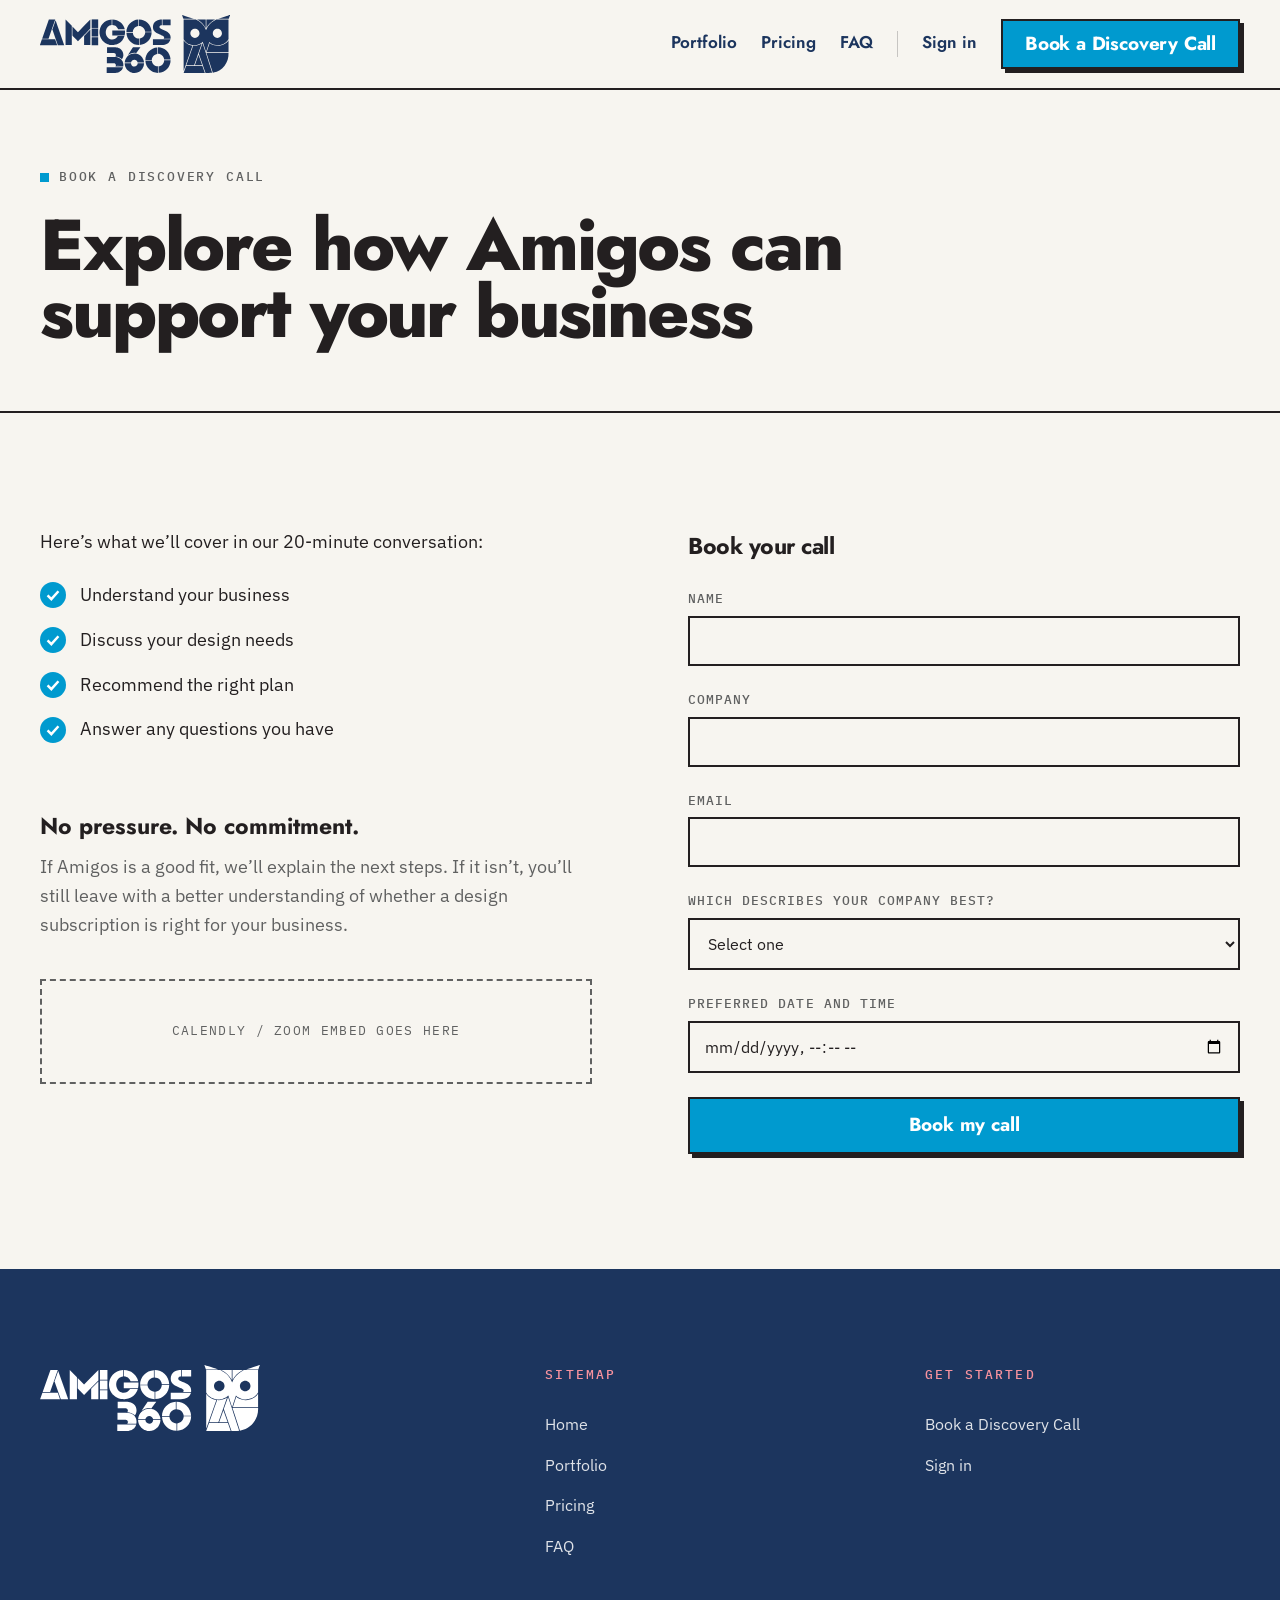
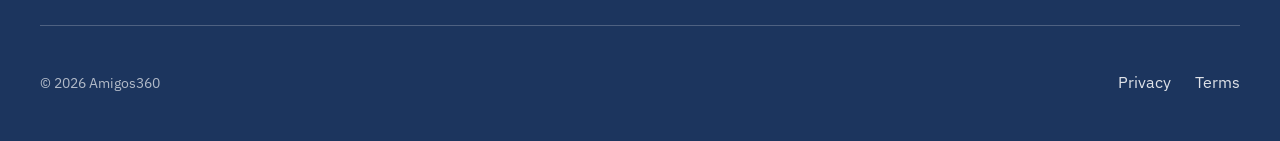
==== book-a-call.html @ 8d55f611 "Amigos360 static website mockup — six pages, Bauhaus photomontage Vanilla HTML/CSS/JS mockup, no bui" ====
<!DOCTYPE html>
<html lang="en-SG">
<head>
  <meta charset="UTF-8">
  <meta name="viewport" content="width=device-width, initial-scale=1">
  <title>Book a discovery call — Amigos360</title>
  <meta name="description" content="A no-obligation 20-minute call to see whether a design subscription fits your business.">

  <link rel="preconnect" href="https://fonts.googleapis.com">
  <link rel="preconnect" href="https://fonts.gstatic.com" crossorigin>
  <link href="https://fonts.googleapis.com/css2?family=IBM+Plex+Mono:wght@400;500&family=IBM+Plex+Sans:wght@400;500;600&family=Jost:wght@400;500;600;700;800&display=swap" rel="stylesheet">
  <link rel="stylesheet" href="css/styles.css">
  <link rel="icon" href="assets/amigos360-owl-cerulean.svg" type="image/svg+xml">

  <!-- Scroll-reveal only hides content once JS is confirmed running.
       Webflow does the same thing with its w-mod-js class. -->
  <script>document.documentElement.className += " js-on";</script>
</head>
<body>

  <a class="skip-link" href="#main">Skip to main content</a>

  <!-- ===== NAVBAR (shared component — identical markup on every page) ===== -->
  <header class="navbar">
    <div class="container">
      <div class="navbar-inner">
        <a class="navbar-brand" href="index.html" aria-label="Amigos360 home">
          <img class="navbar-logo" src="assets/amigos360-full-logo-deep-slate.svg" alt="Amigos360">
        </a>

        <button class="nav-toggle" type="button" aria-expanded="false" aria-controls="nav-menu" aria-label="Open menu">
          <span class="nav-toggle-bar"></span>
          <span class="nav-toggle-bar"></span>
          <span class="nav-toggle-bar"></span>
        </button>

        <nav class="nav-menu" id="nav-menu" aria-label="Main">
          <a class="nav-link" href="portfolio.html">Portfolio</a>
          <a class="nav-link" href="pricing.html">Pricing</a>
          <a class="nav-link" href="faq.html">FAQ</a>
          <span class="nav-divider" aria-hidden="true"></span>
          <a class="nav-link" href="sign-in.html">Sign in</a>
          <a class="btn btn-primary nav-cta" href="book-a-call.html">Book a Discovery Call</a>
        </nav>
      </div>
    </div>
  </header>

  <main id="main">
    <section class="section-page-head">
      <div class="container">
        <p class="eyebrow"><span class="eyebrow-marker" aria-hidden="true"></span>Book a discovery call</p>
        <h1 class="page-heading">Explore how Amigos can support your business</h1>
      </div>
    </section>

    <section class="section-booking">
      <div class="container">
        <div class="booking-inner">

          <div class="booking-content">
            <p class="booking-lead">Here&rsquo;s what we&rsquo;ll cover in our 20-minute conversation:</p>
            <ul class="check-list">
            <li class="check-item"><span class="check-mark" aria-hidden="true"></span>Understand your business</li>
            <li class="check-item"><span class="check-mark" aria-hidden="true"></span>Discuss your design needs</li>
            <li class="check-item"><span class="check-mark" aria-hidden="true"></span>Recommend the right plan</li>
            <li class="check-item"><span class="check-mark" aria-hidden="true"></span>Answer any questions you have</li>
            </ul>
            <p class="reassure-title">No pressure. No commitment.</p>
            <p class="reassure-body">If Amigos is a good fit, we&rsquo;ll explain the next steps. If it isn&rsquo;t, you&rsquo;ll still leave with a better understanding of whether a design subscription is right for your business.</p>

            <div class="embed-slot">
              <!-- TODO: Calendly embed -->
              Calendly / Zoom embed goes here
            </div>
          </div>

          <div class="booking-form-wrap">
            <form class="booking-form" novalidate>
              <h2 class="form-title">Book your call</h2>

              <div class="form-field">
                <label class="form-label" for="name">Name</label>
                <input class="form-input" type="text" id="name" name="name" required
                       autocomplete="name" aria-describedby="err-name">
                <p class="form-error" id="err-name" hidden>Enter your name.</p>
              </div>

              <div class="form-field">
                <label class="form-label" for="company">Company</label>
                <input class="form-input" type="text" id="company" name="company" required
                       autocomplete="organization" aria-describedby="err-company">
                <p class="form-error" id="err-company" hidden>Enter your company name.</p>
              </div>

              <div class="form-field">
                <label class="form-label" for="email">Email</label>
                <input class="form-input" type="email" id="email" name="email" required
                       autocomplete="email" aria-describedby="err-email">
                <p class="form-error" id="err-email" hidden>Enter a valid email address.</p>
              </div>

              <div class="form-field">
                <label class="form-label" for="company-type">Which describes your company best?</label>
                <select class="form-select" id="company-type" name="companyType" required
                        aria-describedby="err-company-type">
                  <option value="">Select one</option>
                  <option value="Start-up">Start-up</option>
                  <option value="SME">SME</option>
                  <option value="Agency">Agency</option>
                  <option value="Corporate">Corporate</option>
                </select>
                <p class="form-error" id="err-company-type" hidden>Choose the closest match.</p>
              </div>

              <div class="form-field">
                <label class="form-label" for="slot">Preferred date and time</label>
                <input class="form-input" type="datetime-local" id="slot" name="preferredSlot" required
                       aria-describedby="err-slot">
                <p class="form-error" id="err-slot" hidden>Pick a date and time.</p>
              </div>

              <button class="btn btn-primary btn-full" type="submit">Book my call</button>
            </form>

            <div class="form-success" tabindex="-1" hidden>
              <p class="form-success-title">Your call request is in.</p>
              <p>We&rsquo;ll confirm your slot by email. This is a mockup — no request was actually sent.</p>
            </div>
          </div>

        </div>
      </div>
    </section>
  </main>

  <!-- ===== FOOTER (shared component — identical markup on every page) ===== -->
  <footer class="footer">
    <div class="container">
      <div class="footer-inner">
        <div class="footer-brand">
          <img class="footer-logo" src="assets/amigos360-full-logo-reverse-white.svg" alt="Amigos360">
          <!-- TODO: optional one-line footer blurb — use .footer-blurb. Client copy required. -->
        </div>

        <div class="footer-col">
          <h2 class="footer-col-title">Sitemap</h2>
          <ul class="footer-list">
            <li><a class="footer-link" href="index.html">Home</a></li>
            <li><a class="footer-link" href="portfolio.html">Portfolio</a></li>
            <li><a class="footer-link" href="pricing.html">Pricing</a></li>
            <li><a class="footer-link" href="faq.html">FAQ</a></li>
          </ul>
        </div>

        <div class="footer-col">
          <h2 class="footer-col-title">Get started</h2>
          <ul class="footer-list">
            <li><a class="footer-link" href="book-a-call.html">Book a Discovery Call</a></li>
            <li><a class="footer-link" href="sign-in.html">Sign in</a></li>
          </ul>
        </div>
      </div>

      <div class="footer-base">
        <p class="footer-copy">© 2026 Amigos360</p>
        <!-- TODO: legal pages not in scope — links point nowhere until pages exist. -->
        <div class="footer-legal">
          <a class="footer-link" href="#">Privacy</a>
          <a class="footer-link" href="#">Terms</a>
        </div>
      </div>
    </div>
  </footer>

  <script src="js/main.js"></script>
</body>
</html>
---- css/styles.css ----
/* =========================================================================
   AMIGOS360 — styles.css
   Bauhaus-derived design system. Vanilla CSS, desktop-first.
   Breakpoints match Webflow defaults: 1280 / 992 / 768 / 480.
   Style via classes only. Max 2 levels of descendant selectors.
   ========================================================================= */

/* ===== TOKENS ===== */
:root {
  /* Brand colour — sampled from the supplied logo SVGs, not approximated */
  --cerulean:    #009ACF;   /* logo .cls-1 / .cls-7 */
  --deep-slate:  #1C355E;   /* logo .cls-2 / .cls-3 */
  --blush:       #F7929E;   /* logo .cls-6 */
  --ink:         #231F20;   /* logo .cls-5 — body text + hard print shadow */
  --grey:        #606161;   /* logo .cls-1 (colour variant) — muted text, 5.7:1 on paper */
  --paper:       #F7F5F0;   /* off-white ground */
  --white:       #FFFFFF;

  /* Tints used only as flat fills, never behind text */
  --cerulean-wash: #E5F4FA;
  --blush-wash:    #FDEBED;

  /* Type */
  --font-display: "Jost", "Century Gothic", "Futura", sans-serif;
  /* IBM Plex Sans, not Inter. Plex Sans and Plex Mono are one superfamily drawn
     together, so the body text and the micro-labels share skeletons — the same
     pairing the Halden Miller reference uses. It is also a closer stand-in for
     the real brand face (Helvetica Now Text) than Inter, which reads as generic
     product-UI and turns up on every third site. */
  --font-body:    "IBM Plex Sans", "Helvetica Neue", Arial, sans-serif;
  /* Utility face for every micro-label: eyebrows, placeholder captions, footer
     column titles. Borrowed from the Halden Miller reference, which sets all its
     small labels in IBM Plex Mono. A technical/stencil annotation face is also
     period-correct for Bauhaus, so it costs the direction nothing. */
  --font-mono:    "IBM Plex Mono", ui-monospace, SFMono-Regular, Menlo, monospace;

  --fs-h1:      clamp(3rem, 7vw, 6rem);
  --fs-h2:      clamp(2.125rem, 4.2vw, 3rem);
  --fs-h3:      clamp(1.25rem, 1.8vw, 1.5rem);
  --fs-body:    1.125rem;
  --fs-body-sm: 1rem;
  --fs-label:   0.8125rem;
  --fs-numeral: clamp(4rem, 8vw, 7.5rem);

  --lh-tight: 0.94;
  --lh-snug:  1.12;
  --lh-body:  1.6;

  /* Spacing */
  --s-xs:  8px;
  --s-sm:  16px;
  --s-md:  24px;
  --s-lg:  40px;
  --s-xl:  64px;
  --s-2xl: 96px;
  --s-3xl: 128px;

  --section-py: clamp(64px, 9vw, 128px);
  --container-max: 1280px;
  --container-pad: clamp(20px, 5vw, 40px);

  /* Structure — Bauhaus keeps its construction visible */
  --rule: 1px solid rgba(35, 31, 32, 0.16);
  --rule-strong: 2px solid var(--ink);
  --border-w: 2px;
  --print-shadow: 4px 4px 0 var(--ink);
  --print-shadow-sm: 3px 3px 0 var(--ink);

  --ease: cubic-bezier(0.2, 0.7, 0.3, 1);
}

/* ===== RESET & BASE ===== */
*,
*::before,
*::after { box-sizing: border-box; }

html { -webkit-text-size-adjust: 100%; scroll-behavior: smooth; }

body {
  margin: 0;
  background-color: var(--paper);
  color: var(--ink);
  font-family: var(--font-body);
  font-size: var(--fs-body);
  line-height: var(--lh-body);
  -webkit-font-smoothing: antialiased;
}

img { max-width: 100%; height: auto; display: block; border: 0; }

h1, h2, h3, h4 {
  margin: 0;
  font-family: var(--font-display);
  font-weight: 700;
  letter-spacing: -0.02em;
}

p { margin: 0; }

ul { margin: 0; padding: 0; list-style: none; }

a { color: inherit; text-decoration: none; }

button { font: inherit; color: inherit; background: none; border: 0; cursor: pointer; }

/* Visible focus on every interactive element — Bauhaus-appropriate hard ring */
a:focus-visible,
button:focus-visible,
input:focus-visible,
select:focus-visible,
summary:focus-visible {
  outline: 3px solid var(--cerulean);
  outline-offset: 3px;
}

.skip-link {
  position: absolute;
  left: -9999px;
  top: 0;
  z-index: 999;
  padding: 12px 20px;
  background-color: var(--deep-slate);
  color: var(--white);
  font-family: var(--font-display);
  font-weight: 700;
}
.skip-link:focus { left: 0; }

/* ===== LAYOUT ===== */
.container {
  width: 100%;
  max-width: var(--container-max);
  margin: 0 auto;
  padding-inline: var(--container-pad);
}

/* ===== TYPOGRAPHY UTILITIES ===== */
/* Section eyebrow. Mono label + a square marker — the reference uses a rounded
   pill here, which would fight this system's zero-radius rule, so the chip
   becomes a geometric primitive instead. */
.eyebrow {
  display: flex;
  align-items: center;
  gap: 10px;
  font-family: var(--font-mono);
  font-size: var(--fs-label);
  font-weight: 500;
  letter-spacing: 0.14em;
  text-transform: uppercase;
  color: var(--grey);
  margin-bottom: var(--s-md);
}

.eyebrow-marker {
  flex-shrink: 0;
  width: 9px;
  height: 9px;
  background-color: var(--cerulean);
}

.eyebrow-light { color: rgba(255, 255, 255, 0.78); }
.eyebrow-marker-blush { background-color: var(--blush); }

.section-heading {
  font-size: var(--fs-h2);
  line-height: var(--lh-snug);
  max-width: 20ch;
}

.section-heading-wide { max-width: 26ch; }

.section-intro {
  font-size: var(--fs-body);
  color: var(--grey);
  max-width: 54ch;
  margin-top: var(--s-md);
}

.text-light { color: var(--white); }

/* ===== BUTTONS =====
   Cerulean + white measures 3.22:1, which clears WCAG AA for LARGE text only.
   Every cerulean button is therefore locked to 700 weight at 19px minimum,
   plus a hard ink border that carries the edge. Never shrink these below 19px. */
.btn {
  display: inline-flex;
  align-items: center;
  justify-content: center;
  gap: var(--s-xs);
  padding: 16px 28px;
  border: var(--border-w) solid var(--ink);
  border-radius: 0;
  font-family: var(--font-display);
  font-size: 1.1875rem;   /* 19px — AA large-text threshold at 700 */
  font-weight: 700;
  line-height: 1.1;
  letter-spacing: -0.01em;
  text-align: center;
  transition: transform 0.18s var(--ease), box-shadow 0.18s var(--ease),
              background-color 0.18s var(--ease);
}

.btn-primary {
  background-color: var(--cerulean);
  color: var(--white);
  box-shadow: var(--print-shadow);
}
.btn-primary:hover { transform: translate(-2px, -2px); box-shadow: 6px 6px 0 var(--ink); }
.btn-primary:active { transform: translate(2px, 2px); box-shadow: 1px 1px 0 var(--ink); }

.btn-slate {
  background-color: var(--deep-slate);
  color: var(--white);
  box-shadow: var(--print-shadow);
}
.btn-slate:hover { transform: translate(-2px, -2px); box-shadow: 6px 6px 0 var(--ink); }
.btn-slate:active { transform: translate(2px, 2px); box-shadow: 1px 1px 0 var(--ink); }

.btn-paper {
  background-color: var(--paper);
  color: var(--ink);
  box-shadow: 4px 4px 0 var(--blush);
}
.btn-paper:hover { transform: translate(-2px, -2px); box-shadow: 6px 6px 0 var(--blush); }
.btn-paper:active { transform: translate(2px, 2px); box-shadow: 1px 1px 0 var(--blush); }

.btn-full { width: 100%; }

/* ===== NAVBAR ===== */
.navbar {
  position: sticky;
  top: 0;
  z-index: 100;
  background-color: var(--paper);
  border-bottom: var(--rule-strong);
}

.navbar-inner {
  display: flex;
  align-items: center;
  justify-content: space-between;
  gap: var(--s-lg);
  min-height: 88px;
  padding-block: 14px;
}

.navbar-brand { display: block; flex-shrink: 0; }

.navbar-logo { width: 190px; height: auto; }

.nav-menu {
  display: flex;
  align-items: center;
  gap: var(--s-lg);
}

.nav-link {
  font-family: var(--font-display);
  font-size: 1.0625rem;
  font-weight: 600;
  color: var(--deep-slate);
  padding-block: 6px;
  border-bottom: 2px solid transparent;
  transition: border-color 0.18s var(--ease);
}
.nav-link:hover { border-bottom-color: var(--cerulean); }

.nav-link-current { border-bottom-color: var(--cerulean); }

.nav-divider {
  width: 1px;
  height: 26px;
  background-color: rgba(35, 31, 32, 0.22);
}

.nav-cta { padding: 13px 22px; }

.nav-toggle {
  display: none;
  flex-direction: column;
  justify-content: center;
  gap: 5px;
  width: 48px;
  height: 48px;
  padding: 0 10px;
  border: var(--border-w) solid var(--ink);
  background-color: var(--white);
}

.nav-toggle-bar {
  display: block;
  height: 2px;
  width: 100%;
  background-color: var(--ink);
  transition: transform 0.2s var(--ease), opacity 0.2s var(--ease);
}

/* ===== FOOTER ===== */
.footer {
  background-color: var(--deep-slate);
  color: var(--white);
  padding-top: var(--s-2xl);
  padding-bottom: var(--s-lg);
}

.footer-inner {
  display: grid;
  grid-template-columns: 1.4fr 1fr 1fr;
  gap: var(--s-xl);
  padding-bottom: var(--s-xl);
  border-bottom: 1px solid rgba(255, 255, 255, 0.22);
}

.footer-logo { width: 220px; margin-bottom: var(--s-md); }

.footer-blurb {
  font-size: var(--fs-body-sm);
  color: rgba(255, 255, 255, 0.72);
  max-width: 34ch;
}

.footer-col-title {
  font-family: var(--font-mono);
  font-size: var(--fs-label);
  font-weight: 500;
  letter-spacing: 0.16em;
  text-transform: uppercase;
  color: var(--blush);
  margin-bottom: var(--s-md);
}

.footer-list { display: flex; flex-direction: column; gap: 12px; }

.footer-link {
  font-size: var(--fs-body-sm);
  color: rgba(255, 255, 255, 0.86);
  border-bottom: 1px solid transparent;
  align-self: flex-start;
  padding-block: 4px;   /* lifts the hit area to 29px — WCAG 2.5.8 wants 24px+ */
}
.footer-link:hover { border-bottom-color: var(--blush); color: var(--white); }

.footer-base {
  display: flex;
  align-items: center;
  justify-content: space-between;
  gap: var(--s-md);
  padding-top: var(--s-lg);
  font-size: 0.875rem;
  color: rgba(255, 255, 255, 0.66);
}

.footer-legal { display: flex; gap: var(--s-md); }

/* ===== CTA BAND (shared component) ===== */
.section-cta {
  background-color: var(--deep-slate);
  color: var(--white);
  padding-block: var(--section-py);
  overflow: hidden;
}

.cta-inner {
  display: grid;
  grid-template-columns: 1.35fr 1fr;
  align-items: center;
  gap: var(--s-2xl);
  position: relative;
}

.cta-heading {
  font-size: var(--fs-h2);
  line-height: var(--lh-snug);
  max-width: 16ch;
}

.cta-sub {
  margin-top: var(--s-md);
  font-size: var(--fs-body);
  color: rgba(255, 255, 255, 0.78);
  max-width: 46ch;
}

.cta-actions { margin-top: var(--s-lg); }

/* The 360 motif again — a full dial, closing the loop the page opened with.
   Deliberately no owl here: it collided with the dial's white quadrant, and the
   dial alone is the stronger closing mark. */
/* justify-self, not margin-left:auto — auto margins cancel a grid item's
   stretch, which collapsed this box to 0x0 and took the dial with it. */
.cta-figure {
  position: relative;
  justify-self: end;
  width: 100%;
  max-width: 320px;
  aspect-ratio: 1;
}

.cta-dial {
  position: absolute;
  inset: 0;
  border-radius: 50%;
  border: var(--border-w) solid var(--white);
  background-image: conic-gradient(
    var(--cerulean) 0deg 90deg,
    var(--blush) 90deg 180deg,
    transparent 180deg 270deg,
    var(--white) 270deg 360deg
  );
}

/* Photographic counterpart, offset behind the flat dial — the same montage
   pairing as the hero, reversed so the page closes on the photo, not the shape. */
.cta-photo {
  position: absolute;
  left: -22%;
  bottom: -10%;
  width: 62%;
  aspect-ratio: 1;
  border: var(--border-w) solid var(--white);
  z-index: 2;
}

/* ===== PHOTOMONTAGE =====
   Bauhaus/Constructivist duotone: a grayscale plate printed in two inks, cut
   into a geometric shape and overlapped with flat colour. Three stacked layers:

     1. container background = the SHADOW ink
     2. the grayscale image, mix-blend-mode: screen → shadows take the container ink
     3. .photo-tint overlay,  mix-blend-mode: multiply → highlights take the second ink

   Webflow rebuild: Effects panel → Filter (grayscale) on the image, Blending on
   both the image and the tint div. No custom code needed. */
.photo {
  position: relative;
  overflow: hidden;
  background-color: var(--deep-slate);
  isolation: isolate;          /* keeps the blend from reaching the page behind */
}

.photo-img {
  display: block;
  width: 100%;
  height: 100%;
  object-fit: cover;
  filter: grayscale(1) contrast(1.12);
  mix-blend-mode: screen;
}

.photo-tint {
  position: absolute;
  inset: 0;
  mix-blend-mode: multiply;
  pointer-events: none;
}

/* Ink pairs. Container = shadow ink, .photo-tint = highlight ink.
   Final shadows land on shadow x highlight, final highlights on the highlight
   ink alone — so the HIGHLIGHT ink must be light or the image goes muddy.
   Cerulean is a mid-tone and caps brightness, so it is only ever a shadow ink. */
.photo-duo-cerulean { background-color: var(--cerulean); }
.photo-duo-cerulean .photo-tint { background-color: var(--paper); }

.photo-duo-blush { background-color: var(--deep-slate); }
.photo-duo-blush .photo-tint { background-color: var(--blush); }

.photo-duo-slate { background-color: var(--ink); }
.photo-duo-slate .photo-tint { background-color: var(--cerulean-wash); }

/* Straight grayscale, no second ink — for the client logo wall */
.photo-mono .photo-img { mix-blend-mode: normal; }
.photo-mono .photo-tint { display: none; }

/* Geometric cuts. The shape is the montage. */
.photo-circle  { border-radius: 50%; aspect-ratio: 1; }
.photo-arch    { border-radius: 999px 999px 0 0; }
.photo-quarter { border-radius: 100% 0 0 0; }
.photo-square  { border-radius: 0; }

.photo-caption {
  position: absolute;
  left: var(--s-md);
  bottom: var(--s-md);
  z-index: 2;
  font-family: var(--font-mono);
  font-size: var(--fs-label);
  font-weight: 500;
  letter-spacing: 0.1em;
  text-transform: uppercase;
  color: var(--white);
}

/* ===== PLACEHOLDER MEDIA (reusable) ===== */
.placeholder-media {
  display: flex;
  align-items: flex-end;
  padding: var(--s-md);
  border: var(--border-w) solid var(--ink);
  background-color: var(--cerulean-wash);
  color: var(--ink);
  overflow: hidden;
}

.placeholder-label {
  font-family: var(--font-mono);
  font-size: var(--fs-label);
  font-weight: 500;
  letter-spacing: 0.08em;
  text-transform: uppercase;
  line-height: 1.3;
}

.placeholder-1x1  { aspect-ratio: 1 / 1; }
.placeholder-4x5  { aspect-ratio: 4 / 5; }
.placeholder-16x9 { aspect-ratio: 16 / 9; }

/* Ink, not white. White on cerulean is 3.22:1 — fine for a 24px+ bold service
   label, but these captions are 13px, which needs 4.5:1. Ink gives 5.07:1. */
.placeholder-cerulean { background-color: var(--cerulean); color: var(--ink); }
.placeholder-slate    { background-color: var(--deep-slate); color: var(--white); }
.placeholder-blush    { background-color: var(--blush); color: var(--ink); }
.placeholder-paper    { background-color: var(--paper); color: var(--ink); }
.placeholder-white    { background-color: var(--white); color: var(--ink); }

/* ===== HERO ===== */
.section-hero {
  padding-block: clamp(56px, 7vw, 104px) clamp(64px, 9vw, 120px);
  border-bottom: var(--rule-strong);
  overflow: hidden;
}

.hero-inner {
  display: grid;
  grid-template-columns: 7fr 5fr;   /* asymmetric: type block ~58% */
  align-items: center;
  gap: var(--s-2xl);
}

.hero-heading {
  font-size: var(--fs-h1);
  font-weight: 800;
  line-height: var(--lh-tight);
  letter-spacing: -0.035em;
  max-width: 14ch;
}

.hero-rule {
  width: 96px;
  height: 6px;
  background-color: var(--blush);
  margin-block: var(--s-lg) var(--s-md);
}

.hero-sub {
  font-size: clamp(1.125rem, 1.5vw, 1.3125rem);
  color: var(--grey);
  max-width: 46ch;
}

.hero-actions {
  display: flex;
  flex-wrap: wrap;
  gap: var(--s-md);
  margin-top: var(--s-xl);
}

/* Hero composition — the signature 360 dial */
.hero-figure {
  position: relative;
  aspect-ratio: 1;
  width: 100%;
}

/* Width + aspect-ratio, never four unequal insets — insets made this an ellipse. */
.hero-dial {
  position: absolute;
  top: 4%;
  left: 4%;
  width: 82%;
  aspect-ratio: 1;
  border-radius: 50%;
  border: var(--border-w) solid var(--ink);
  background-image: conic-gradient(
    var(--cerulean)   0deg  90deg,
    var(--deep-slate) 90deg 180deg,
    var(--blush)      180deg 270deg,
    var(--paper)      270deg 360deg
  );
}

/* The montage element: a duotone photo cut to an arch, overlapping the dial.
   Arch, circle, triangle — three primitives, one of them photographic. */
.hero-photo {
  position: absolute;
  left: -6%;
  bottom: -4%;
  width: 42%;
  aspect-ratio: 3 / 4;
  border: var(--border-w) solid var(--ink);
  z-index: 2;
}

.hero-triangle {
  position: absolute;
  right: 12%;
  top: 4%;
  width: 0;
  height: 0;
  border-left: 46px solid transparent;
  border-right: 46px solid transparent;
  border-bottom: 80px solid var(--deep-slate);
}

/* Owl at low emphasis, bleeding off the hero's right edge (clipped by
   .section-hero overflow). Flat pale tint rather than opacity — Bauhaus
   colour blocking stays honest, and it never competes with the dial. */
.hero-owl {
  position: absolute;
  right: -26%;
  bottom: -6%;
  width: 76%;
}

/* ===== SOCIAL PROOF ===== */
.section-proof {
  padding-block: var(--section-py);
  border-bottom: var(--rule-strong);
}

.proof-head { margin-bottom: var(--s-xl); }

/* The grid is the graphic: hairline rules do the work, no boxes */
.proof-grid {
  display: grid;
  grid-template-columns: repeat(5, 1fr);
  border-top: var(--rule);
  border-left: var(--rule);
}

.proof-cell {
  display: flex;
  align-items: center;
  justify-content: center;
  min-height: 128px;
  padding: var(--s-md);
  border-right: var(--rule);
  border-bottom: var(--rule);
}

.proof-slot {
  font-family: var(--font-mono);
  font-size: var(--fs-label);
  font-weight: 500;
  letter-spacing: 0.14em;
  text-transform: uppercase;
  color: var(--grey);
  opacity: 0.75;
}

/* ===== SERVICES ===== */
.section-services {
  padding-block: var(--section-py);
  border-bottom: var(--rule-strong);
}

.services-head { margin-bottom: var(--s-xl); }

.services-grid {
  display: grid;
  grid-template-columns: repeat(4, 1fr);
  gap: var(--s-md);
}

.service-tile {
  display: flex;
  flex-direction: column;
  justify-content: space-between;
  gap: var(--s-2xl);
  min-height: 232px;
  padding: var(--s-md);
  border: var(--border-w) solid var(--ink);
  background-color: var(--white);
}

.service-tile-cerulean { background-color: var(--cerulean); color: var(--white); }
.service-tile-slate    { background-color: var(--deep-slate); color: var(--white); }
.service-tile-blush    { background-color: var(--blush); color: var(--ink); }

.service-label {
  font-size: var(--fs-h3);
  font-weight: 700;
  line-height: var(--lh-snug);
}

/* Geometric icons — pure CSS primitives, one per service */
.service-icon {
  width: 46px;
  height: 46px;
  background-color: var(--ink);
}
.service-icon-circle    { border-radius: 50%; }
.service-icon-diamond   { transform: rotate(45deg); width: 36px; height: 36px; margin: 5px; }
.service-icon-wide      { height: 30px; margin-block: 8px; }
.service-icon-tall      { width: 32px; }
.service-icon-triangle  {
  width: 0; height: 0; background-color: transparent;
  border-left: 25px solid transparent;
  border-right: 25px solid transparent;
  border-bottom: 44px solid var(--ink);
}
.service-icon-semi      { height: 24px; border-radius: 46px 46px 0 0; margin-top: 22px; }
.service-icon-quarter   { border-radius: 100% 0 0 0; }
.service-icon-dots      {
  background-color: transparent;
  background-image: radial-gradient(var(--ink) 42%, transparent 44%);
  background-size: 15.33px 15.33px;
}

/* Icon colour follows tile contrast */
.service-tile-cerulean .service-icon,
.service-tile-slate .service-icon { background-color: var(--white); }
.service-tile-cerulean .service-icon-triangle,
.service-tile-slate .service-icon-triangle {
  background-color: transparent;
  border-bottom-color: var(--white);
}
.service-tile-cerulean .service-icon-dots,
.service-tile-slate .service-icon-dots {
  background-color: transparent;
  background-image: radial-gradient(var(--white) 42%, transparent 44%);
}

/* ===== PROCESS =====
   Four steps, each closing another 90° of the dial. Step 4 completes 360°.
   The numbering is load-bearing here: the plan really is a sequence. */
.section-process {
  padding-block: var(--section-py);
  background-color: var(--white);
  border-bottom: var(--rule-strong);
}

.process-head { margin-bottom: var(--s-xl); }

.process-grid {
  display: grid;
  grid-template-columns: repeat(4, 1fr);
  gap: 0;
  border-left: var(--rule-strong);
  border-bottom: var(--rule-strong);   /* closes the box; open rules read as broken */
}

.process-step {
  display: flex;
  flex-direction: column;
  padding: var(--s-lg) var(--s-md) var(--s-lg);
  border-right: var(--rule-strong);
  border-top: var(--rule-strong);
}

.step-topline {
  display: flex;
  align-items: center;
  justify-content: space-between;
  gap: var(--s-sm);
  margin-bottom: var(--s-lg);
}

.step-numeral {
  font-family: var(--font-display);
  font-size: var(--fs-numeral);
  font-weight: 800;
  line-height: 0.8;
  letter-spacing: -0.05em;
  color: var(--deep-slate);
}

.step-dial {
  flex-shrink: 0;
  width: 64px;
  height: 64px;
  border-radius: 50%;
  border: var(--border-w) solid var(--ink);
  background-color: var(--paper);
}
.step-dial-1 { background-image: conic-gradient(var(--cerulean) 0deg 90deg,  transparent 90deg 360deg); }
.step-dial-2 { background-image: conic-gradient(var(--cerulean) 0deg 180deg, transparent 180deg 360deg); }
.step-dial-3 { background-image: conic-gradient(var(--cerulean) 0deg 270deg, transparent 270deg 360deg); }
.step-dial-4 { background-image: conic-gradient(var(--cerulean) 0deg 360deg); }

.step-title {
  font-size: var(--fs-h3);
  font-weight: 700;
  line-height: var(--lh-snug);
  margin-bottom: var(--s-sm);
}

.step-body {
  font-size: var(--fs-body-sm);
  color: var(--grey);
}

/* ===== SCROLL REVEAL =====
   Scoped to .js-on (set by an inline script in <head>, the same trick Webflow
   uses with w-mod-js). Without it, a JS failure would hide the page's content
   permanently instead of degrading to plain visible markup. */
.js-on .reveal {
  opacity: 0;
  transform: translateY(18px);
  transition: opacity 0.6s var(--ease), transform 0.6s var(--ease);
}
.js-on .reveal-visible { opacity: 1; transform: none; }

@media (prefers-reduced-motion: reduce) {
  html { scroll-behavior: auto; }
  .js-on .reveal { opacity: 1; transform: none; transition: none; }
  .btn { transition: none; }
  *, *::before, *::after { animation-duration: 0.01ms !important; transition-duration: 0.01ms !important; }
}

/* =========================================================================
   RESPONSIVE — Webflow breakpoints
   ========================================================================= */

/* ----- 1280px ----- */
@media screen and (max-width: 1280px) {
  .nav-menu { gap: var(--s-md); }
  .hero-inner { gap: var(--s-xl); }
}

/* ----- 992px (tablet) ----- */
@media screen and (max-width: 992px) {
  .nav-toggle { display: flex; }

  .nav-menu {
    display: none;
    position: absolute;
    top: 100%;
    left: 0;
    right: 0;
    flex-direction: column;
    align-items: stretch;
    gap: 0;
    padding: var(--s-md) var(--container-pad) var(--s-lg);
    background-color: var(--paper);
    border-bottom: var(--rule-strong);
  }
  .nav-menu-open { display: flex; }

  .nav-link {
    font-size: 1.25rem;
    padding-block: 14px;
    border-bottom: var(--rule);
  }
  .nav-divider { display: none; }
  .nav-cta { margin-top: var(--s-md); }
  .navbar-inner { position: relative; }
  .navbar-logo { width: 164px; }

  .hero-inner { grid-template-columns: 1fr; gap: var(--s-xl); }
  .hero-figure { max-width: 440px; }
  .hero-heading { max-width: 18ch; }
  /* Pull the photo arch back in frame on a narrow canvas. */
  .hero-photo { left: 0; width: 40%; }

  .services-grid { grid-template-columns: repeat(2, 1fr); }
  .process-grid { grid-template-columns: repeat(2, 1fr); }
  .proof-grid { grid-template-columns: repeat(4, 1fr); }

  .cta-inner { grid-template-columns: 1fr; gap: var(--s-xl); }
  .cta-figure { margin-left: 0; max-width: 260px; }

  .footer-inner { grid-template-columns: 1fr 1fr; gap: var(--s-lg); }
}

/* ----- 768px (mobile landscape) ----- */
@media screen and (max-width: 768px) {
  :root { --fs-body: 1.0625rem; }

  .proof-grid { grid-template-columns: repeat(2, 1fr); }
  .proof-cell { min-height: 104px; }

  .service-tile { min-height: 188px; gap: var(--s-xl); }

  .step-topline { margin-bottom: var(--s-md); }
  .step-dial { width: 52px; height: 52px; }

  .footer-inner { grid-template-columns: 1fr; gap: var(--s-lg); }
  .footer-base { flex-direction: column; align-items: flex-start; }
}

/* ----- 480px (mobile portrait) ----- */
@media screen and (max-width: 480px) {
  .navbar-inner { min-height: 72px; }
  .navbar-logo { width: 142px; }

  .hero-actions { flex-direction: column; align-items: stretch; }
  .hero-triangle { border-left-width: 30px; border-right-width: 30px; border-bottom-width: 54px; }

  .services-grid { grid-template-columns: 1fr; }
  .process-grid { grid-template-columns: 1fr; }

  /* Single-column tiles at full height meant ~1700px of scroll for eight
     labels. Same tile, laid out as a row — icon beside label. */
  .service-tile {
    flex-direction: row;
    align-items: center;
    justify-content: flex-start;
    gap: var(--s-md);
    min-height: 88px;
  }

  .btn { width: 100%; }
  .nav-cta { width: 100%; }
}

/* =========================================================================
   INNER PAGES
   Base styles first, then their own responsive block at the end of the file —
   appending after the homepage media queries would otherwise let base rules
   override them.
   ========================================================================= */

/* ===== SHARED ===== */
.visually-hidden {
  position: absolute;
  width: 1px; height: 1px;
  margin: -1px; padding: 0;
  overflow: hidden;
  clip: rect(0 0 0 0);
  white-space: nowrap;
  border: 0;
}

.section-page-head {
  padding-block: clamp(48px, 6vw, 88px) clamp(40px, 5vw, 64px);
  border-bottom: var(--rule-strong);
}

.page-heading {
  font-size: clamp(2.5rem, 6vw, 4.5rem);
  font-weight: 800;
  line-height: var(--lh-tight);
  letter-spacing: -0.03em;
  max-width: 18ch;
}

.page-intro {
  margin-top: var(--s-md);
  font-size: var(--fs-body);
  color: var(--grey);
  max-width: 52ch;
}

/* ===== PORTFOLIO ===== */
.section-portfolio { padding-block: var(--section-py); }

.filter-bar {
  display: flex;
  flex-wrap: wrap;
  gap: var(--s-xs);
  margin-bottom: var(--s-lg);
}

.filter-button {
  padding: 10px 18px;
  border: var(--border-w) solid var(--ink);
  background-color: transparent;
  color: var(--ink);
  font-family: var(--font-mono);
  font-size: var(--fs-label);
  font-weight: 500;
  letter-spacing: 0.08em;
  text-transform: uppercase;
  transition: background-color 0.16s var(--ease), color 0.16s var(--ease);
}
.filter-button:hover { background-color: var(--cerulean-wash); }

.filter-button-active {
  background-color: var(--deep-slate);
  color: var(--white);
}
.filter-button-active:hover { background-color: var(--deep-slate); }

.filter-status {
  font-family: var(--font-mono);
  font-size: var(--fs-label);
  color: var(--grey);
  margin-bottom: var(--s-md);
}

/* Mosaic: wide pieces take two columns, dense flow backfills the holes.
   align-items:start keeps each tile's own aspect ratio instead of stretching. */
.portfolio-grid {
  display: grid;
  grid-template-columns: repeat(4, 1fr);
  grid-auto-flow: dense;
  align-items: start;
  gap: var(--s-md);
}

.portfolio-tile { border: var(--border-w) solid var(--ink); }
.portfolio-tile-wide { grid-column: span 2; aspect-ratio: 16 / 9; }
.portfolio-tile-tall { aspect-ratio: 4 / 5; }
.portfolio-tile-square { aspect-ratio: 1 / 1; }

/* ===== PRICING ===== */
.section-pricing { padding-block: var(--section-py); }

.pricing-table {
  display: grid;
  grid-template-columns: 2.1fr 1fr 1fr 1fr;
  border-top: var(--rule-strong);
  border-left: var(--rule-strong);
  border-bottom: var(--rule-strong);
}

.pricing-cell {
  padding: var(--s-md);
  border-right: var(--rule-strong);
  border-bottom: var(--rule);
}

.pricing-corner {
  background-color: transparent;
  border-bottom: var(--rule-strong);   /* match the plan-head row it sits beside */
}

/* Reserved in every column, filled only on the featured plan — without it the
   tag pushes Pro's price 34px below the other two. */
.plan-tag-slot {
  display: flex;
  align-items: flex-start;
  min-height: 26px;   /* taller than the tag itself, so filled and empty slots match */
}

.plan-head {
  display: flex;
  flex-direction: column;
  gap: var(--s-xs);
  padding: var(--s-md);
  border-right: var(--rule-strong);
  border-bottom: var(--rule-strong);
}

.plan-head-featured { background-color: var(--cerulean-wash); }

.plan-name {
  font-family: var(--font-display);
  font-size: var(--fs-h3);
  font-weight: 700;
}

.plan-tag {
  align-self: flex-start;
  line-height: 1.2;
  padding: 4px 10px;
  background-color: var(--blush);
  color: var(--ink);
  font-family: var(--font-mono);
  font-size: 0.6875rem;
  font-weight: 500;
  letter-spacing: 0.1em;
  text-transform: uppercase;
}

.plan-price {
  font-family: var(--font-display);
  font-size: 1.5rem;
  font-weight: 800;
  letter-spacing: -0.02em;
}

.plan-note {
  font-family: var(--font-mono);
  font-size: 0.6875rem;
  letter-spacing: 0.08em;
  text-transform: uppercase;
  color: var(--grey);
}

.group-title {
  grid-column: 1 / -1;
  padding: var(--s-md);
  border-right: var(--rule-strong);
  border-bottom: var(--rule-strong);
  background-color: var(--deep-slate);
  color: var(--white);
  font-family: var(--font-mono);
  font-size: var(--fs-label);
  font-weight: 500;
  letter-spacing: 0.14em;
  text-transform: uppercase;
}

.feature-name {
  padding: var(--s-sm) var(--s-md);
  border-right: var(--rule-strong);
  border-bottom: var(--rule);
  font-size: var(--fs-body-sm);
}

.tier-cell {
  display: flex;
  align-items: center;
  justify-content: center;
  padding: var(--s-sm);
  border-right: var(--rule-strong);
  border-bottom: var(--rule);
}

.tier-cell-featured { background-color: var(--cerulean-wash); }

/* Cerulean disc + white check as a background image — Webflow sets this in the
   Background panel, so it rebuilds without custom code. */
.tier-mark {
  display: block;
  width: 26px;
  height: 26px;
}

.tier-yes {
  border-radius: 50%;
  background-color: var(--cerulean);
  background-image: url("data:image/svg+xml,%3Csvg xmlns='http://www.w3.org/2000/svg' viewBox='0 0 24 24'%3E%3Cpath d='M5.5 12.5l4.5 4.5L18.5 7.5' fill='none' stroke='%23fff' stroke-width='3'/%3E%3C/svg%3E");
  background-size: 20px 20px;
  background-position: center;
  background-repeat: no-repeat;
}

.tier-no {
  height: 2px;
  background-color: var(--grey);
  opacity: 0.55;
}

/* Mobile equivalent of the table. Both exist in the markup; one is display:none
   at any given width, which is how a Webflow build handles this too. */
.plan-cards { display: none; }

.plan-card {
  border: var(--border-w) solid var(--ink);
  background-color: var(--white);
  box-shadow: var(--print-shadow);
  margin-bottom: var(--s-lg);
}

.plan-card-head {
  display: flex;
  flex-direction: column;
  gap: var(--s-xs);
  padding: var(--s-md);
  border-bottom: var(--rule-strong);
}

.plan-card-body { padding: var(--s-md); }

.plan-card-group {
  font-family: var(--font-mono);
  font-size: var(--fs-label);
  font-weight: 500;
  letter-spacing: 0.14em;
  text-transform: uppercase;
  color: var(--grey);
  margin-block: var(--s-md) var(--s-xs);
}

.plan-card-item {
  display: flex;
  align-items: flex-start;
  gap: 12px;
  padding-block: 8px;
  font-size: var(--fs-body-sm);
  border-bottom: var(--rule);
}

.plan-card-item-off { color: var(--grey); }

.plan-card-cta { padding: 0 var(--s-md) var(--s-md); }

/* ===== FAQ ===== */
.section-faq { padding-block: var(--section-py); }

.faq-list {
  max-width: 60rem;
  border-top: var(--rule-strong);
}

.faq-item { border-bottom: var(--rule-strong); }

.faq-question {
  display: flex;
  align-items: center;
  justify-content: space-between;
  gap: var(--s-md);
  width: 100%;
  padding: var(--s-md) 0;
  text-align: left;
  font-family: var(--font-display);
  font-size: var(--fs-h3);
  font-weight: 700;
  line-height: var(--lh-snug);
  color: var(--deep-slate);
}
.faq-question:hover { color: var(--cerulean); }

/* Quarter-turn on open — the dial motif again, at the smallest scale */
.faq-toggle {
  position: relative;
  flex-shrink: 0;
  width: 30px;
  height: 30px;
  border: var(--border-w) solid var(--ink);
  border-radius: 50%;
  transition: transform 0.2s var(--ease), background-color 0.2s var(--ease);
}
.faq-toggle::before,
.faq-toggle::after {
  content: "";
  position: absolute;
  top: 50%; left: 50%;
  width: 12px; height: 2px;
  background-color: var(--ink);
  transform: translate(-50%, -50%);
}
.faq-toggle::after { transform: translate(-50%, -50%) rotate(90deg); }

.faq-item-open .faq-toggle { transform: rotate(90deg); background-color: var(--blush); }

.faq-answer {
  padding-bottom: var(--s-md);
  max-width: 68ch;
  color: var(--grey);
}

/* ===== BOOK A CALL ===== */
.section-booking { padding-block: var(--section-py); }

.booking-inner {
  display: grid;
  grid-template-columns: 1fr 1fr;
  gap: var(--s-2xl);
  align-items: start;
}

.booking-lead {
  font-size: var(--fs-body);
  margin-bottom: var(--s-md);
}

.check-list {
  display: flex;
  flex-direction: column;
  gap: var(--s-sm);
  margin-bottom: var(--s-xl);
}

.check-item {
  display: flex;
  align-items: center;
  gap: 14px;
  font-size: var(--fs-body);
}

.check-mark {
  flex-shrink: 0;
  width: 26px;
  height: 26px;
  border-radius: 50%;
  background-color: var(--cerulean);
  background-image: url("data:image/svg+xml,%3Csvg xmlns='http://www.w3.org/2000/svg' viewBox='0 0 24 24'%3E%3Cpath d='M5.5 12.5l4.5 4.5L18.5 7.5' fill='none' stroke='%23fff' stroke-width='3'/%3E%3C/svg%3E");
  background-size: 20px 20px;
  background-position: center;
  background-repeat: no-repeat;
}

.reassure-title {
  font-family: var(--font-display);
  font-size: var(--fs-h3);
  font-weight: 700;
  margin-bottom: var(--s-xs);
}

.reassure-body { color: var(--grey); max-width: 50ch; }

.form-card {
  padding: var(--s-lg);
  border: var(--border-w) solid var(--ink);
  background-color: var(--white);
  box-shadow: var(--print-shadow);
}

.form-title {
  font-size: var(--fs-h3);
  font-weight: 700;
  margin-bottom: var(--s-md);
}

.form-field { margin-bottom: var(--s-md); }

.form-label {
  display: block;
  margin-bottom: 6px;
  font-family: var(--font-mono);
  font-size: var(--fs-label);
  font-weight: 500;
  letter-spacing: 0.08em;
  text-transform: uppercase;
  color: var(--grey);
}

.form-input,
.form-select {
  width: 100%;
  padding: 13px 14px;
  border: var(--border-w) solid var(--ink);
  border-radius: 0;
  background-color: var(--paper);
  font-family: var(--font-body);
  font-size: var(--fs-body-sm);
  color: var(--ink);
}
.form-input:focus,
.form-select:focus { background-color: var(--white); }

.form-input-error { border-color: #C0392B; }

.form-error {
  margin-top: 6px;
  font-size: 0.875rem;
  color: #A5281B;
}

.form-success {
  padding: var(--s-lg);
  border: var(--border-w) solid var(--ink);
  background-color: var(--cerulean-wash);
  box-shadow: var(--print-shadow);
}

.form-success-title {
  font-family: var(--font-display);
  font-size: var(--fs-h3);
  font-weight: 700;
  margin-bottom: var(--s-xs);
}

.embed-slot {
  margin-top: var(--s-lg);
  padding: var(--s-lg);
  border: var(--border-w) dashed var(--grey);
  text-align: center;
  font-family: var(--font-mono);
  font-size: var(--fs-label);
  letter-spacing: 0.1em;
  text-transform: uppercase;
  color: var(--grey);
}

/* ===== SIGN IN ===== */
.section-signin {
  position: relative;
  display: flex;
  align-items: center;
  justify-content: center;
  min-height: calc(100vh - 88px);
  padding-block: var(--section-py);
  overflow: hidden;
}

.signin-shape {
  position: absolute;
  left: 50%;
  top: 50%;
  width: 460px;
  aspect-ratio: 1;
  transform: translate(-62%, -58%);
  border-radius: 50%;
  background-image: conic-gradient(
    var(--cerulean-wash) 0deg 90deg,
    var(--blush-wash) 90deg 180deg,
    transparent 180deg 270deg,
    var(--cerulean-wash) 270deg 360deg
  );
}

.signin-card {
  position: relative;
  z-index: 1;
  width: 100%;
  max-width: 420px;
  margin-inline: auto;   /* the flex centring applies to .container, not this */
  padding: var(--s-lg);
  border: var(--border-w) solid var(--ink);
  background-color: var(--white);
  box-shadow: var(--print-shadow);
}

.signin-logo { width: 168px; margin-bottom: var(--s-lg); }

.signin-title {
  font-size: var(--fs-h3);
  font-weight: 700;
  margin-bottom: var(--s-md);
}

.forgot-link {
  display: inline-block;
  margin-top: var(--s-md);
  padding-block: 4px;
  font-size: var(--fs-body-sm);
  color: var(--deep-slate);
  border-bottom: 1px solid var(--deep-slate);
}
.forgot-link:hover { color: var(--cerulean); border-bottom-color: var(--cerulean); }

/* =========================================================================
   INNER PAGES — RESPONSIVE
   ========================================================================= */
@media screen and (max-width: 992px) {
  .portfolio-grid { grid-template-columns: repeat(3, 1fr); }
  .booking-inner { grid-template-columns: 1fr; gap: var(--s-xl); }
  .pricing-table { grid-template-columns: 1.6fr 1fr 1fr 1fr; }
}

@media screen and (max-width: 768px) {
  .portfolio-grid { grid-template-columns: repeat(2, 1fr); }

  /* Table gives way to stacked plan cards */
  .pricing-table { display: none; }
  .plan-cards { display: block; }

  .faq-question { font-size: 1.125rem; }
  .form-card { padding: var(--s-md); }
  .section-signin { min-height: auto; }
  .signin-shape { width: 320px; }
}

@media screen and (max-width: 480px) {
  .portfolio-grid { grid-template-columns: 1fr; }
  .portfolio-tile-wide { grid-column: span 1; }
  .filter-button { flex: 1 1 auto; }
}
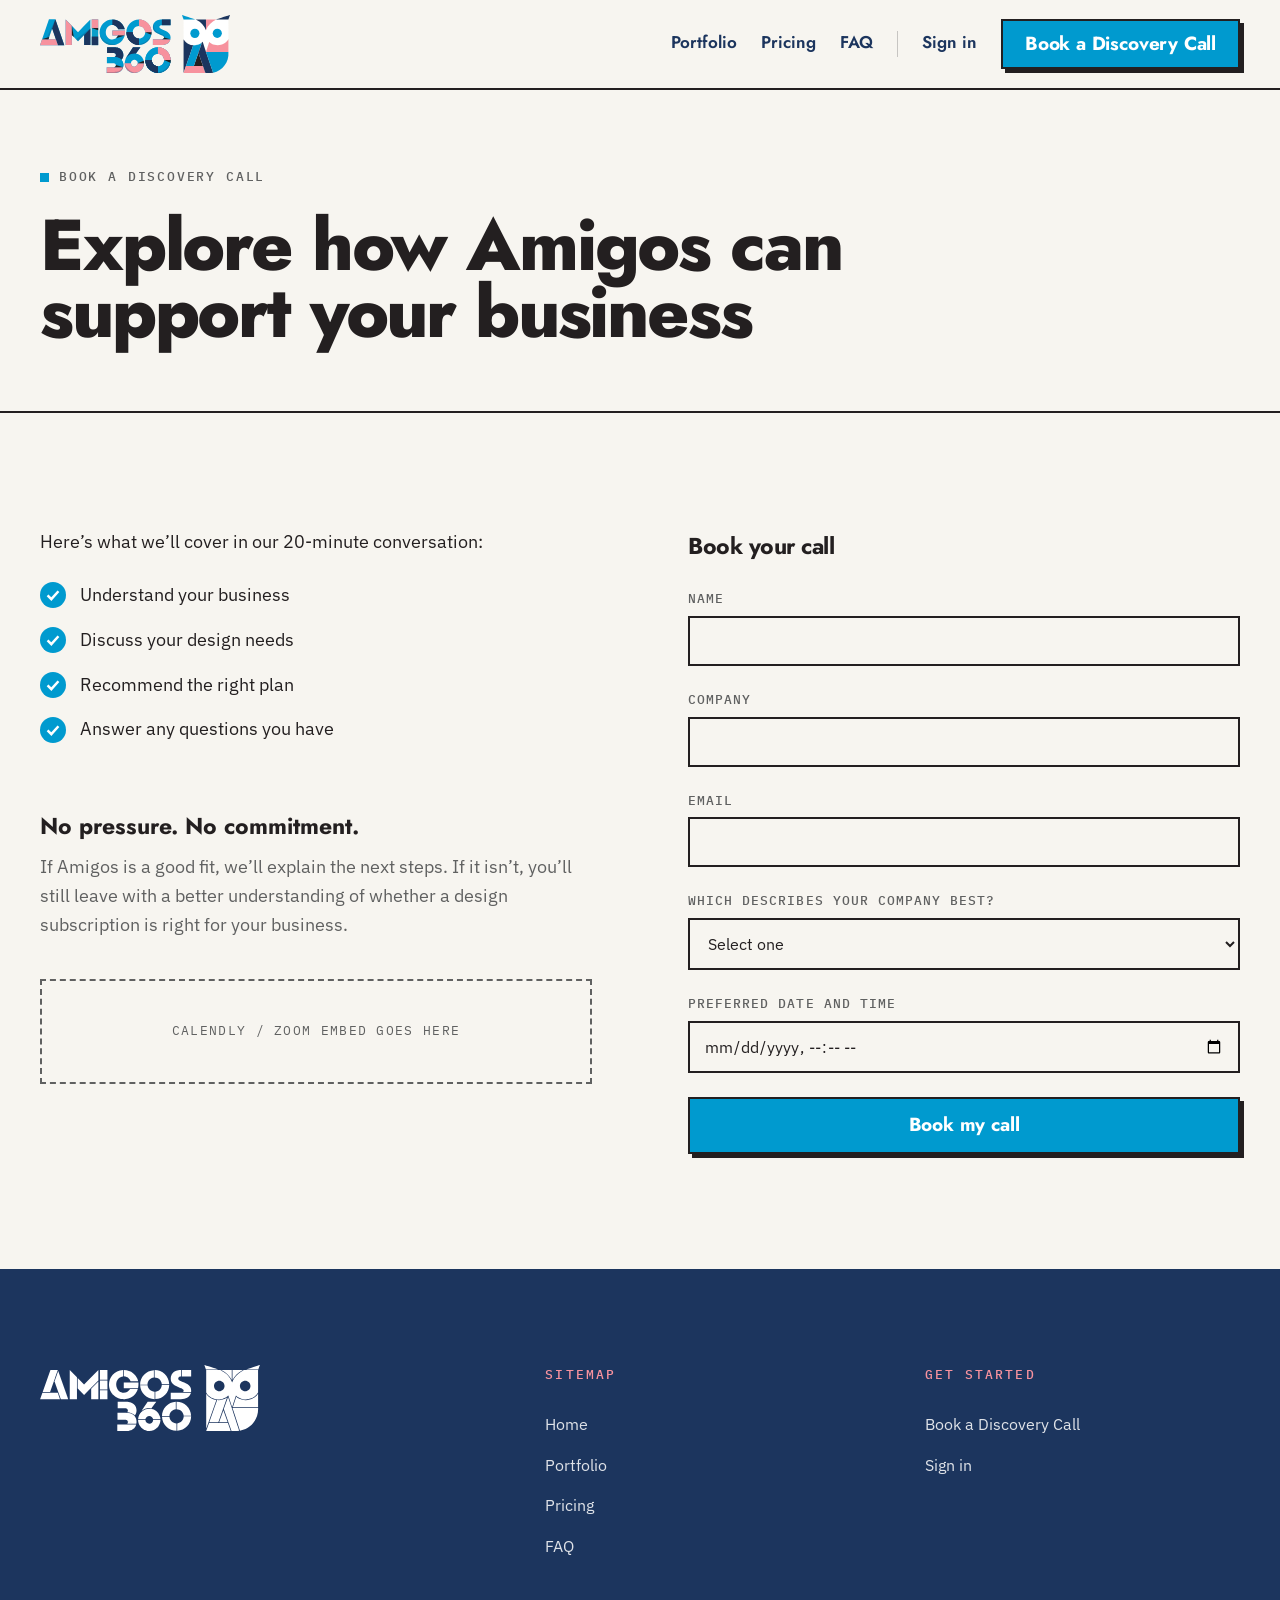
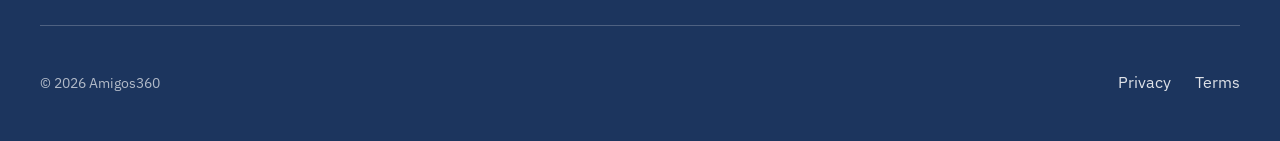
==== commit 3d534c35: "Use the full-colour lockup in the navbar Swapped the navbar logo from deep-slate to the multicolour " ====
--- a/book-a-call.html
+++ b/book-a-call.html
@@ -5,6 +5,9 @@
   <meta name="viewport" content="width=device-width, initial-scale=1">
   <title>Book a discovery call — Amigos360</title>
   <meta name="description" content="A no-obligation 20-minute call to see whether a design subscription fits your business.">
+
+  <!-- Pre-launch. Remove both of these, and the Disallow in robots.txt, at sign-off. -->
+  <meta name="robots" content="noindex, nofollow">
 
   <link rel="preconnect" href="https://fonts.googleapis.com">
   <link rel="preconnect" href="https://fonts.gstatic.com" crossorigin>
@@ -25,7 +28,7 @@
     <div class="container">
       <div class="navbar-inner">
         <a class="navbar-brand" href="index.html" aria-label="Amigos360 home">
-          <img class="navbar-logo" src="assets/amigos360-full-logo-deep-slate.svg" alt="Amigos360">
+          <img class="navbar-logo" src="assets/amigos360-full-logo-colour.svg" alt="Amigos360">
         </a>
 
         <button class="nav-toggle" type="button" aria-expanded="false" aria-controls="nav-menu" aria-label="Open menu">
--- a/css/styles.css
+++ b/css/styles.css
@@ -73,6 +73,12 @@
 *,
 *::before,
 *::after { box-sizing: border-box; }
+
+/* The UA stylesheet's [hidden] { display: none } is a *user-agent* rule, so ANY
+   author rule that sets display beats it. .placeholder-media sets display:flex,
+   which silently defeated the portfolio filter — filtered-out tiles stayed on
+   screen. Enforce it once here so hiding works on every element. */
+[hidden] { display: none !important; }
 
 html { -webkit-text-size-adjust: 100%; scroll-behavior: smooth; }
 
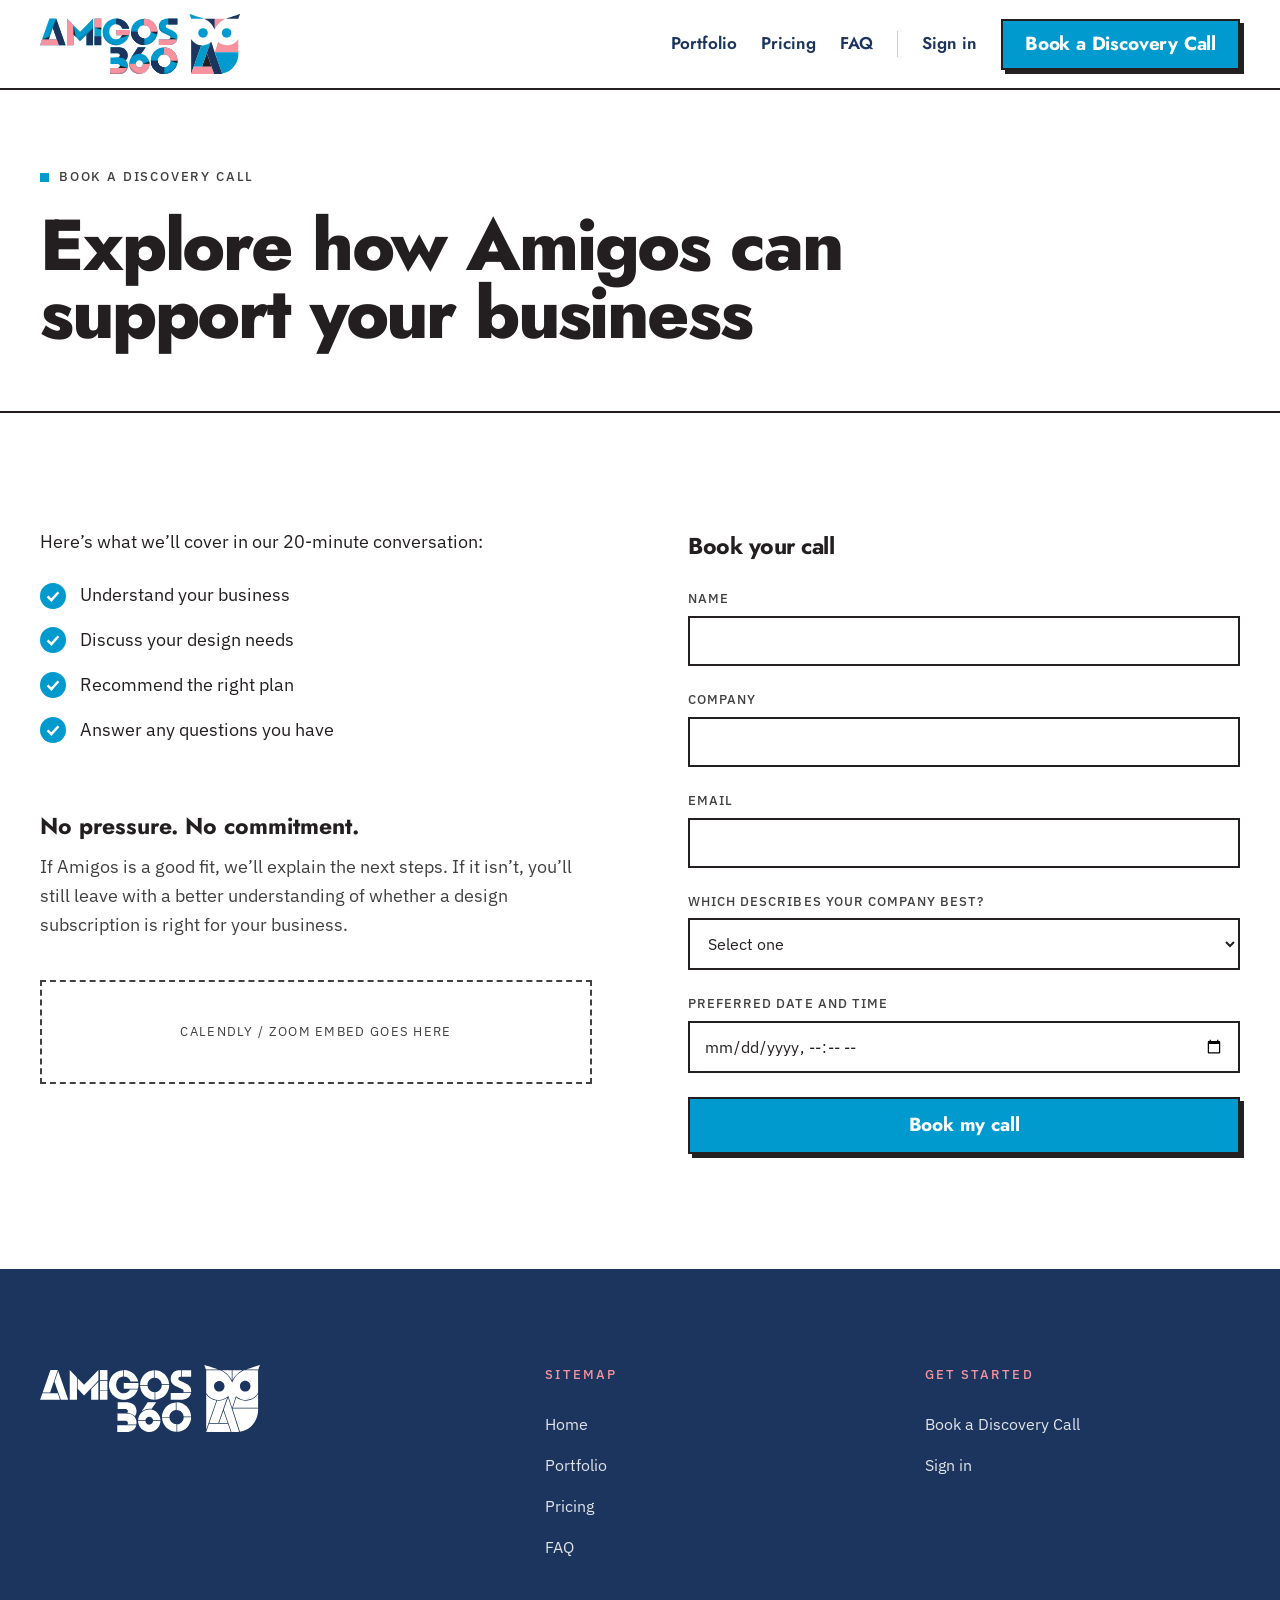
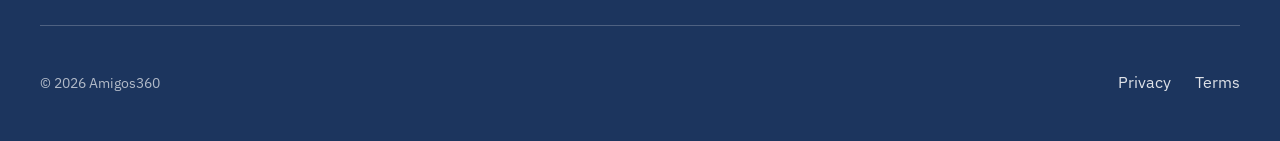
==== commit f514df06: "Align the site to Brand Guidelines v2 The three brand colours were already exact. The neutrals, the " ====
--- a/book-a-call.html
+++ b/book-a-call.html
@@ -11,9 +11,12 @@
 
   <link rel="preconnect" href="https://fonts.googleapis.com">
   <link rel="preconnect" href="https://fonts.gstatic.com" crossorigin>
-  <link href="https://fonts.googleapis.com/css2?family=IBM+Plex+Mono:wght@400;500&family=IBM+Plex+Sans:wght@400;500;600&family=Jost:wght@400;500;600;700;800&display=swap" rel="stylesheet">
+  <link href="https://fonts.googleapis.com/css2?family=IBM+Plex+Sans:wght@400;500;600&family=Jost:wght@400;500;600;700;800&display=swap" rel="stylesheet">
   <link rel="stylesheet" href="css/styles.css">
-  <link rel="icon" href="assets/amigos360-owl-cerulean.svg" type="image/svg+xml">
+  <!-- Guide §1.4: the primary colour version is used wherever possible.
+       TODO: this owl was derived by re-viewBox-ing the lockup, which §1.6
+       lists as a don't. Request the approved favicon artwork from the client. -->
+  <link rel="icon" href="assets/amigos360-owl-colour.svg" type="image/svg+xml">
 
   <!-- Scroll-reveal only hides content once JS is confirmed running.
        Webflow does the same thing with its w-mod-js class. -->
@@ -28,7 +31,14 @@
     <div class="container">
       <div class="navbar-inner">
         <a class="navbar-brand" href="index.html" aria-label="Amigos360 home">
-          <img class="navbar-logo" src="assets/amigos360-full-logo-colour.svg" alt="Amigos360">
+          <!-- Guide §1.3: the lockup has a 200px digital floor and the wordmark
+               a 150px one, so rather than undersize the lockup on a narrow
+               canvas we step down to the wordmark and then to the symbol. CSS
+               shows exactly one at a time. All three are alt="" because the
+               link itself carries the accessible name. -->
+          <img class="navbar-logo" src="assets/amigos360-full-logo-colour.svg" alt="">
+          <img class="navbar-wordmark" src="assets/amigos360-wordmark-colour.svg" alt="">
+          <img class="navbar-symbol" src="assets/amigos360-owl-colour.svg" alt="">
         </a>
 
         <button class="nav-toggle" type="button" aria-expanded="false" aria-controls="nav-menu" aria-label="Open menu">
@@ -52,8 +62,8 @@
   <main id="main">
     <section class="section-page-head">
       <div class="container">
-        <p class="eyebrow"><span class="eyebrow-marker" aria-hidden="true"></span>Book a discovery call</p>
-        <h1 class="page-heading">Explore how Amigos can support your business</h1>
+        <p class="eyebrow reveal"><span class="eyebrow-marker" aria-hidden="true"></span>Book a discovery call</p>
+        <h1 class="page-heading reveal">Explore how Amigos can support your business</h1>
       </div>
     </section>
 
@@ -62,23 +72,23 @@
         <div class="booking-inner">
 
           <div class="booking-content">
-            <p class="booking-lead">Here&rsquo;s what we&rsquo;ll cover in our 20-minute conversation:</p>
+            <p class="booking-lead reveal">Here&rsquo;s what we&rsquo;ll cover in our 20-minute conversation:</p>
             <ul class="check-list">
-            <li class="check-item"><span class="check-mark" aria-hidden="true"></span>Understand your business</li>
-            <li class="check-item"><span class="check-mark" aria-hidden="true"></span>Discuss your design needs</li>
-            <li class="check-item"><span class="check-mark" aria-hidden="true"></span>Recommend the right plan</li>
-            <li class="check-item"><span class="check-mark" aria-hidden="true"></span>Answer any questions you have</li>
+            <li class="check-item reveal"><span class="check-mark" aria-hidden="true"></span>Understand your business</li>
+            <li class="check-item reveal"><span class="check-mark" aria-hidden="true"></span>Discuss your design needs</li>
+            <li class="check-item reveal"><span class="check-mark" aria-hidden="true"></span>Recommend the right plan</li>
+            <li class="check-item reveal"><span class="check-mark" aria-hidden="true"></span>Answer any questions you have</li>
             </ul>
-            <p class="reassure-title">No pressure. No commitment.</p>
-            <p class="reassure-body">If Amigos is a good fit, we&rsquo;ll explain the next steps. If it isn&rsquo;t, you&rsquo;ll still leave with a better understanding of whether a design subscription is right for your business.</p>
+            <p class="reassure-title reveal">No pressure. No commitment.</p>
+            <p class="reassure-body reveal">If Amigos is a good fit, we&rsquo;ll explain the next steps. If it isn&rsquo;t, you&rsquo;ll still leave with a better understanding of whether a design subscription is right for your business.</p>
 
-            <div class="embed-slot">
+            <div class="embed-slot reveal">
               <!-- TODO: Calendly embed -->
               Calendly / Zoom embed goes here
             </div>
           </div>
 
-          <div class="booking-form-wrap">
+          <div class="booking-form-wrap reveal">
             <form class="booking-form" novalidate>
               <h2 class="form-title">Book your call</h2>
 
--- a/css/styles.css
+++ b/css/styles.css
@@ -7,32 +7,43 @@
 
 /* ===== TOKENS ===== */
 :root {
-  /* Brand colour — sampled from the supplied logo SVGs, not approximated */
-  --cerulean:    #009ACF;   /* logo .cls-1 / .cls-7 */
-  --deep-slate:  #1C355E;   /* logo .cls-2 / .cls-3 */
-  --blush:       #F7929E;   /* logo .cls-6 */
-  --ink:         #231F20;   /* logo .cls-5 — body text + hard print shadow */
-  --grey:        #606161;   /* logo .cls-1 (colour variant) — muted text, 5.7:1 on paper */
-  --paper:       #F7F5F0;   /* off-white ground */
-  --white:       #FFFFFF;
-
-  /* Tints used only as flat fills, never behind text */
+  /* Brand colour — Brand Guidelines v2 §2.1, cross-checked against the logo SVGs */
+  --cerulean:    #009ACF;   /* PANTONE 6121 C — logo .cls-1 / .cls-7 */
+  --deep-slate:  #1C355E;   /* PANTONE 534 C  — logo .cls-2 / .cls-3 */
+  --blush:       #F7929E;   /* PANTONE 6043 C — logo .cls-6. The guide's own RGB
+                               (245,146,159) disagrees with its HEX by ~2/255;
+                               the HEX is taken as authoritative. */
+
+  /* Neutrals — §2.1 specifies 100% White plus a black ramp. Nothing warm. */
+  --white:       #FFFFFF;   /* 100% White */
+  --paper:       #FFFFFF;   /* Alias of --white. This was an off-white #F7F5F0
+                               ground; the guide has no second light ground, so
+                               the two converged. The name is kept so call sites
+                               still read "page ground" vs "card fill", and so
+                               a future approved tint has one place to land. */
+  --black-75:    #404040;   /* muted body text — 10.4:1 on white */
+  --black-50:    #808080;   /* 3.95:1 — large text and non-text use only */
+  --black-25:    #BFBFBF;   /* 1.84:1 — rules and hairlines only, never text */
+  --grey:        var(--black-75);
+
+  /* --ink stays off the black ramp deliberately: #231F20 is cls-5 in the
+     official logo artwork, used 11× in the lockup, so it is brand colour rather
+     than an invented neutral. It measures 16.3:1 on white; pure #000 would be
+     21:1, which is harsh at an 18px body size. */
+  --ink:         #231F20;
+
+  /* Tints of approved brand colours, used as flat fills only and never behind
+     text. Not in the guide — flagged for client sign-off. */
   --cerulean-wash: #E5F4FA;
   --blush-wash:    #FDEBED;
 
-  /* Type */
+  /* Type — the guide specifies exactly TWO faces. Do not add a third.
+     §3.1 primary (Mont) carries headlines, titles and key messaging.
+     §3.2 secondary (Helvetica Now) carries body copy, supporting information,
+     CAPTIONS and digital content — micro-labels are captions, so they belong
+     here rather than in a utility face of their own. */
   --font-display: "Jost", "Century Gothic", "Futura", sans-serif;
-  /* IBM Plex Sans, not Inter. Plex Sans and Plex Mono are one superfamily drawn
-     together, so the body text and the micro-labels share skeletons — the same
-     pairing the Halden Miller reference uses. It is also a closer stand-in for
-     the real brand face (Helvetica Now Text) than Inter, which reads as generic
-     product-UI and turns up on every third site. */
   --font-body:    "IBM Plex Sans", "Helvetica Neue", Arial, sans-serif;
-  /* Utility face for every micro-label: eyebrows, placeholder captions, footer
-     column titles. Borrowed from the Halden Miller reference, which sets all its
-     small labels in IBM Plex Mono. A technical/stencil annotation face is also
-     period-correct for Bauhaus, so it costs the direction nothing. */
-  --font-mono:    "IBM Plex Mono", ui-monospace, SFMono-Regular, Menlo, monospace;
 
   --fs-h1:      clamp(3rem, 7vw, 6rem);
   --fs-h2:      clamp(2.125rem, 4.2vw, 3rem);
@@ -67,6 +78,11 @@
   --print-shadow-sm: 3px 3px 0 var(--ink);
 
   --ease: cubic-bezier(0.2, 0.7, 0.3, 1);
+  /* Entrance curve. Strong ease-out — never ease-in on an entrance, it delays
+     the exact moment the eye is on the element. */
+  --ease-out: cubic-bezier(0.23, 1, 0.32, 1);
+  --reveal-dur: 600ms;
+  --reveal-step: 70ms;   /* stagger interval, inside the 30-80ms band */
 }
 
 /* ===== RESET & BASE ===== */
@@ -141,14 +157,16 @@
 }
 
 /* ===== TYPOGRAPHY UTILITIES ===== */
-/* Section eyebrow. Mono label + a square marker — the reference uses a rounded
-   pill here, which would fight this system's zero-radius rule, so the chip
-   becomes a geometric primitive instead. */
+/* Section eyebrow — the body face at 500, uppercase and widely tracked, plus a
+   square marker. The label reads as a label through casing, tracking and scale
+   rather than through a face of its own (guide §3.2 puts captions in the
+   secondary font). The marker is a hard 9px square, not a pill, so it holds the
+   system's zero-radius rule. */
 .eyebrow {
   display: flex;
   align-items: center;
   gap: 10px;
-  font-family: var(--font-mono);
+  font-family: var(--font-body);
   font-size: var(--fs-label);
   font-weight: 500;
   letter-spacing: 0.14em;
@@ -211,7 +229,6 @@
   color: var(--white);
   box-shadow: var(--print-shadow);
 }
-.btn-primary:hover { transform: translate(-2px, -2px); box-shadow: 6px 6px 0 var(--ink); }
 .btn-primary:active { transform: translate(2px, 2px); box-shadow: 1px 1px 0 var(--ink); }
 
 .btn-slate {
@@ -219,7 +236,6 @@
   color: var(--white);
   box-shadow: var(--print-shadow);
 }
-.btn-slate:hover { transform: translate(-2px, -2px); box-shadow: 6px 6px 0 var(--ink); }
 .btn-slate:active { transform: translate(2px, 2px); box-shadow: 1px 1px 0 var(--ink); }
 
 .btn-paper {
@@ -227,8 +243,15 @@
   color: var(--ink);
   box-shadow: 4px 4px 0 var(--blush);
 }
-.btn-paper:hover { transform: translate(-2px, -2px); box-shadow: 6px 6px 0 var(--blush); }
 .btn-paper:active { transform: translate(2px, 2px); box-shadow: 1px 1px 0 var(--blush); }
+
+/* Hover lift is pointer-gated: a tap on touch fires :hover and leaves the
+   button stuck in its lifted state until you tap elsewhere. */
+@media (hover: hover) and (pointer: fine) {
+  .btn-primary:hover { transform: translate(-2px, -2px); box-shadow: 6px 6px 0 var(--ink); }
+  .btn-slate:hover   { transform: translate(-2px, -2px); box-shadow: 6px 6px 0 var(--ink); }
+  .btn-paper:hover   { transform: translate(-2px, -2px); box-shadow: 6px 6px 0 var(--blush); }
+}
 
 .btn-full { width: 100%; }
 
@@ -252,7 +275,15 @@
 
 .navbar-brand { display: block; flex-shrink: 0; }
 
-.navbar-logo { width: 190px; height: auto; }
+/* Guide §1.3 — the full lockup carries a 200px digital minimum, the wordmark a
+   150px one. Rather than shrink the lockup past its minimum on a narrow canvas,
+   §1.3 directs you to step down to the wordmark and then to the symbol. Each of
+   the three renders at or above its own floor; exactly one is visible at a
+   time. Swapping by display keeps all three in the markup, which is how a
+   Webflow build would express it too. */
+.navbar-logo     { width: 200px; height: auto; }
+.navbar-wordmark { width: 164px; height: auto; display: none; }
+.navbar-symbol   { width: 48px;  height: auto; display: none; }
 
 .nav-menu {
   display: flex;
@@ -326,7 +357,7 @@
 }
 
 .footer-col-title {
-  font-family: var(--font-mono);
+  font-family: var(--font-body);
   font-size: var(--fs-label);
   font-weight: 500;
   letter-spacing: 0.16em;
@@ -488,7 +519,7 @@
   left: var(--s-md);
   bottom: var(--s-md);
   z-index: 2;
-  font-family: var(--font-mono);
+  font-family: var(--font-body);
   font-size: var(--fs-label);
   font-weight: 500;
   letter-spacing: 0.1em;
@@ -508,7 +539,7 @@
 }
 
 .placeholder-label {
-  font-family: var(--font-mono);
+  font-family: var(--font-body);
   font-size: var(--fs-label);
   font-weight: 500;
   letter-spacing: 0.08em;
@@ -562,6 +593,11 @@
   color: var(--grey);
   max-width: 46ch;
 }
+
+/* The source copy sets these as two paragraphs, not one run-on line. */
+.hero-sub-follow { margin-top: 14px; }
+
+.faq-para + .faq-para { margin-top: 0.9em; }
 
 .hero-actions {
   display: flex;
@@ -654,7 +690,7 @@
 }
 
 .proof-slot {
-  font-family: var(--font-mono);
+  font-family: var(--font-body);
   font-size: var(--fs-label);
   font-weight: 500;
   letter-spacing: 0.14em;
@@ -811,16 +847,45 @@
    permanently instead of degrading to plain visible markup. */
 .js-on .reveal {
   opacity: 0;
-  transform: translateY(18px);
-  transition: opacity 0.6s var(--ease), transform 0.6s var(--ease);
+  transform: translateY(20px);
+  transition: opacity var(--reveal-dur) var(--ease-out),
+              transform var(--reveal-dur) var(--ease-out);
 }
 .js-on .reveal-visible { opacity: 1; transform: none; }
+
+/* Stagger delays are set in JS from --reveal-step, keyed to what arrives in the
+   same frame rather than to DOM position. See initReveal() for why. */
+
+/* The signature motif, moving: each step's dial sweeps a quarter turn into
+   place as the step arrives. Rotating the disc drags its filled wedge with it,
+   so the arc reads as being drawn. This is the one piece of motion here that
+   explains something rather than just softening an entrance. */
+.js-on .reveal .step-dial {
+  transform: rotate(-90deg);
+  transition: transform 700ms var(--ease-out);
+}
+
+/* The dial's delay is mirrored from its step in JS, so it sweeps on the same
+   beat however the steps happen to batch at a given breakpoint. */
+.js-on .reveal-visible .step-dial { transform: none; }
 
 @media (prefers-reduced-motion: reduce) {
   html { scroll-behavior: auto; }
+
+  /* Scroll reveals aid no comprehension, so they go entirely rather than
+     getting a gentler variant — content is simply present. */
   .js-on .reveal { opacity: 1; transform: none; transition: none; }
+  .js-on .reveal .step-dial { transform: none; transition: none; }
   .btn { transition: none; }
-  *, *::before, *::after { animation-duration: 0.01ms !important; transition-duration: 0.01ms !important; }
+
+  /* transition-delay must be zeroed too. Without this the stagger delays
+     survive the duration override and staggered items still arrive late. */
+  *, *::before, *::after {
+    animation-duration: 0.01ms !important;
+    animation-delay: 0ms !important;
+    transition-duration: 0.01ms !important;
+    transition-delay: 0ms !important;
+  }
 }
 
 /* =========================================================================
@@ -860,7 +925,10 @@
   .nav-divider { display: none; }
   .nav-cta { margin-top: var(--s-md); }
   .navbar-inner { position: relative; }
-  .navbar-logo { width: 164px; }
+
+  /* Below the lockup's 200px floor — step down to the wordmark (§1.3). */
+  .navbar-logo     { display: none; }
+  .navbar-wordmark { display: block; }
 
   .hero-inner { grid-template-columns: 1fr; gap: var(--s-xl); }
   .hero-figure { max-width: 440px; }
@@ -897,7 +965,10 @@
 /* ----- 480px (mobile portrait) ----- */
 @media screen and (max-width: 480px) {
   .navbar-inner { min-height: 72px; }
-  .navbar-logo { width: 142px; }
+
+  /* Below the wordmark's 150px floor too — step down to the symbol (§1.3). */
+  .navbar-wordmark { display: none; }
+  .navbar-symbol   { display: block; }
 
   .hero-actions { flex-direction: column; align-items: stretch; }
   .hero-triangle { border-left-width: 30px; border-right-width: 30px; border-bottom-width: 54px; }
@@ -972,7 +1043,7 @@
   border: var(--border-w) solid var(--ink);
   background-color: transparent;
   color: var(--ink);
-  font-family: var(--font-mono);
+  font-family: var(--font-body);
   font-size: var(--fs-label);
   font-weight: 500;
   letter-spacing: 0.08em;
@@ -988,7 +1059,7 @@
 .filter-button-active:hover { background-color: var(--deep-slate); }
 
 .filter-status {
-  font-family: var(--font-mono);
+  font-family: var(--font-body);
   font-size: var(--fs-label);
   color: var(--grey);
   margin-bottom: var(--s-md);
@@ -1062,7 +1133,7 @@
   padding: 4px 10px;
   background-color: var(--blush);
   color: var(--ink);
-  font-family: var(--font-mono);
+  font-family: var(--font-body);
   font-size: 0.6875rem;
   font-weight: 500;
   letter-spacing: 0.1em;
@@ -1077,7 +1148,7 @@
 }
 
 .plan-note {
-  font-family: var(--font-mono);
+  font-family: var(--font-body);
   font-size: 0.6875rem;
   letter-spacing: 0.08em;
   text-transform: uppercase;
@@ -1091,7 +1162,7 @@
   border-bottom: var(--rule-strong);
   background-color: var(--deep-slate);
   color: var(--white);
-  font-family: var(--font-mono);
+  font-family: var(--font-body);
   font-size: var(--fs-label);
   font-weight: 500;
   letter-spacing: 0.14em;
@@ -1161,7 +1232,7 @@
 .plan-card-body { padding: var(--s-md); }
 
 .plan-card-group {
-  font-family: var(--font-mono);
+  font-family: var(--font-body);
   font-size: var(--fs-label);
   font-weight: 500;
   letter-spacing: 0.14em;
@@ -1306,7 +1377,7 @@
 .form-label {
   display: block;
   margin-bottom: 6px;
-  font-family: var(--font-mono);
+  font-family: var(--font-body);
   font-size: var(--fs-label);
   font-weight: 500;
   letter-spacing: 0.08em;
@@ -1325,8 +1396,11 @@
   font-size: var(--fs-body-sm);
   color: var(--ink);
 }
-.form-input:focus,
-.form-select:focus { background-color: var(--white); }
+/* The resting fill used to be the off-white paper ground, so focus lifted the
+   field to white. With --paper and --white converged on the guide's single
+   light neutral that swap became a no-op, so it is gone rather than left as
+   dead code. Focus is carried by the 3px cerulean ring in the reset, which is
+   both stronger than a fill change and already a brand colour. */
 
 .form-input-error { border-color: #C0392B; }
 
@@ -1355,7 +1429,7 @@
   padding: var(--s-lg);
   border: var(--border-w) dashed var(--grey);
   text-align: center;
-  font-family: var(--font-mono);
+  font-family: var(--font-body);
   font-size: var(--fs-label);
   letter-spacing: 0.1em;
   text-transform: uppercase;
@@ -1401,6 +1475,8 @@
   box-shadow: var(--print-shadow);
 }
 
+/* The wordmark, not the full lockup — 168px sits under the lockup's 200px floor
+   but clears the wordmark's 150px one (§1.3). */
 .signin-logo { width: 168px; margin-bottom: var(--s-lg); }
 
 .signin-title {
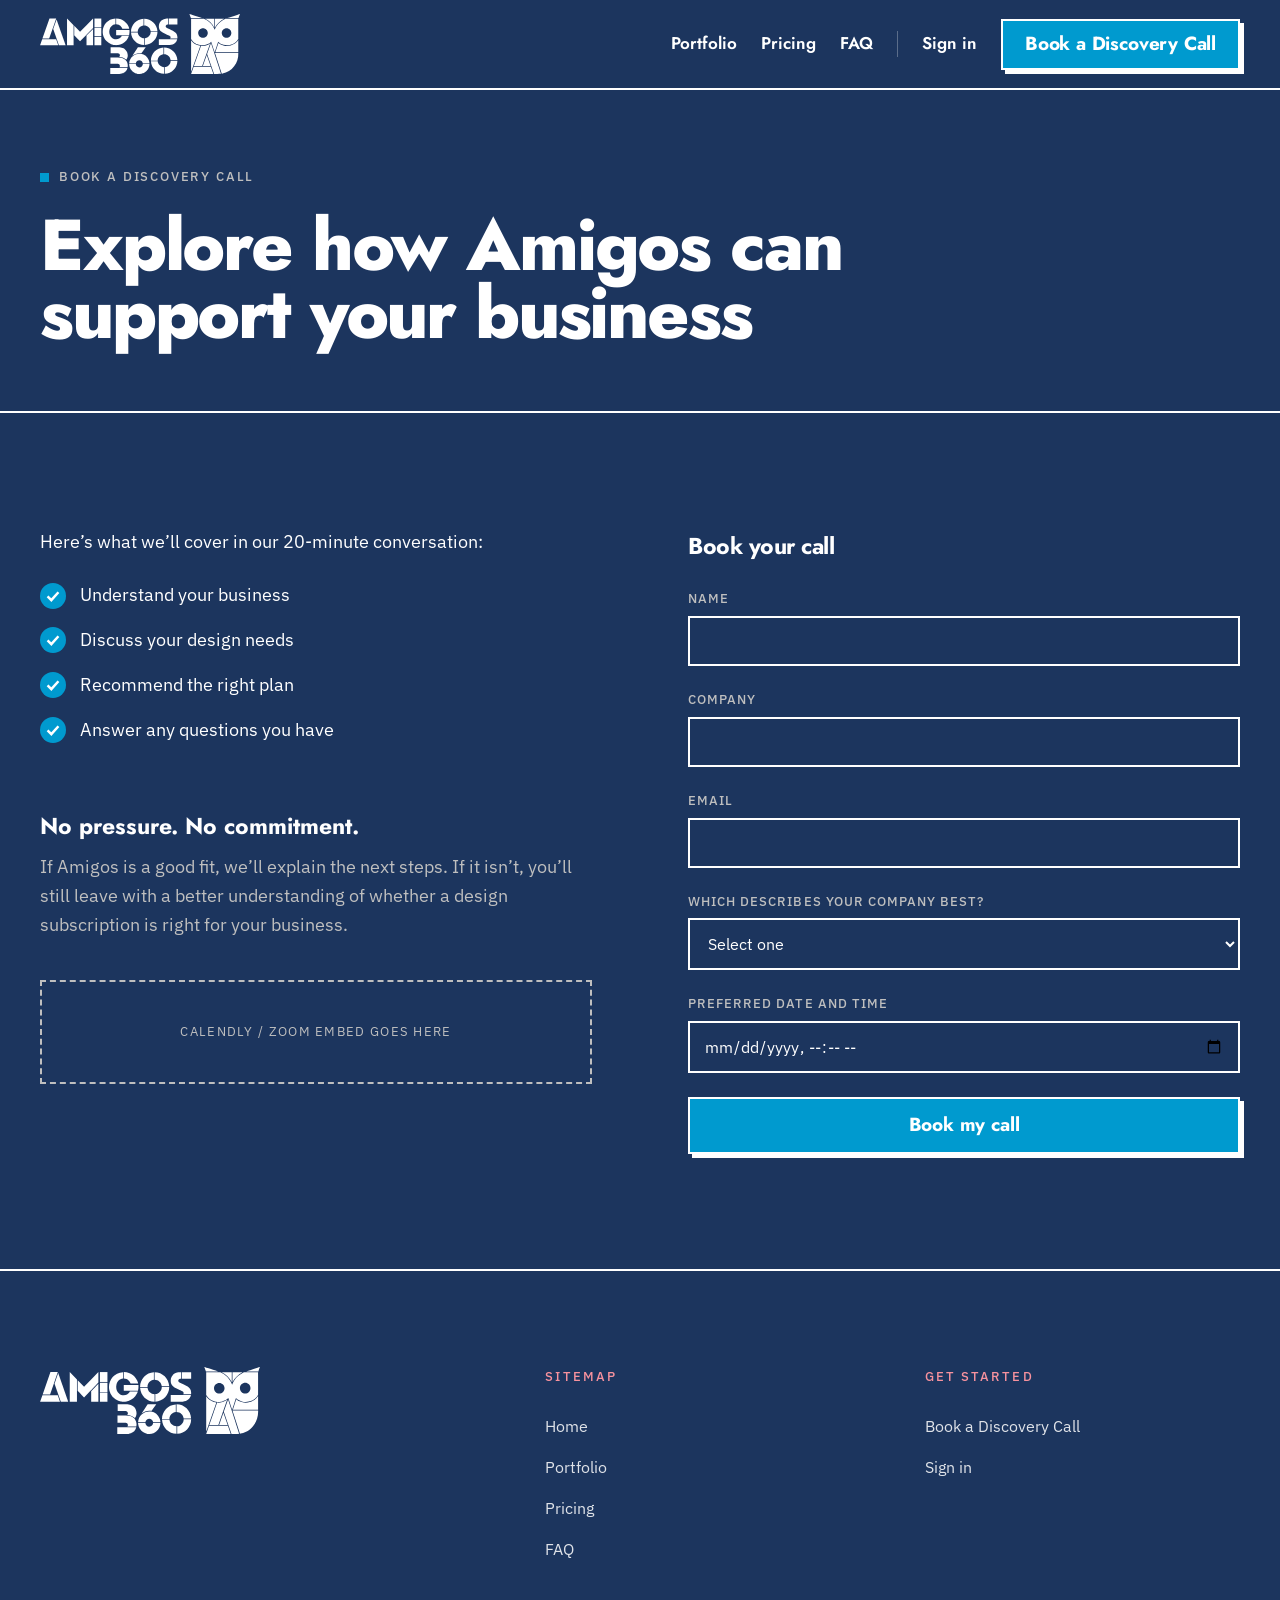
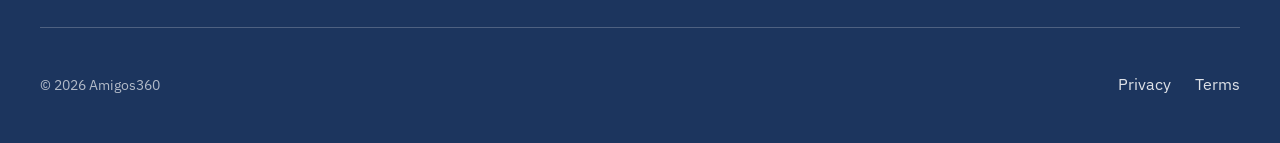
==== commit 5211a3c9: "Flip the site to a single dark theme on Deep Slate Deep Slate is the ground. That is a brand colour " ====
--- a/book-a-call.html
+++ b/book-a-call.html
@@ -36,9 +36,9 @@
                canvas we step down to the wordmark and then to the symbol. CSS
                shows exactly one at a time. All three are alt="" because the
                link itself carries the accessible name. -->
-          <img class="navbar-logo" src="assets/amigos360-full-logo-colour.svg" alt="">
-          <img class="navbar-wordmark" src="assets/amigos360-wordmark-colour.svg" alt="">
-          <img class="navbar-symbol" src="assets/amigos360-owl-colour.svg" alt="">
+          <img class="navbar-logo" src="assets/amigos360-full-logo-reverse-white.svg" alt="">
+          <img class="navbar-wordmark" src="assets/amigos360-wordmark-reverse-white.svg" alt="">
+          <img class="navbar-symbol" src="assets/amigos360-owl-reverse-white.svg" alt="">
         </a>
 
         <button class="nav-toggle" type="button" aria-expanded="false" aria-controls="nav-menu" aria-label="Open menu">
--- a/css/styles.css
+++ b/css/styles.css
@@ -14,28 +14,42 @@
                                (245,146,159) disagrees with its HEX by ~2/255;
                                the HEX is taken as authoritative. */
 
-  /* Neutrals — §2.1 specifies 100% White plus a black ramp. Nothing warm. */
+  /* ---- DARK THEME ------------------------------------------------------
+     One theme, dark. Deep Slate is the ground, which is why it is a brand
+     colour rather than an invented dark: §1.5 shows the reverse-white lockup
+     on exactly this background, and the guide's own cover and section
+     dividers use it.
+
+     The light build separated cards from the ground with 2px ink borders and
+     4px ink print shadows. This one runs the identical mechanism inverted —
+     white borders, white shadows, on slate — so the construction stays
+     visible, which is the whole point of it.
+
+     --fg and --ground are named for their ROLE, not their colour, because the
+     role is what the ~60 call sites actually care about.                   */
+  --ground:      #1C355E;   /* page AND card fill — Deep Slate, PANTONE 534 C */
+  --fg:          #FFFFFF;   /* text, 2px borders, 4px print shadows — 12.2:1  */
+  --fg-muted:    var(--black-25);   /* 6.6:1 on slate                        */
+
+  /* Text sitting on a LIGHT fill — blush tiles, white tiles, the inverted CTA
+     band. This is the old --ink value and keeps its meaning (cls-5 in the
+     official logo artwork, used 11× in the lockup), but it carries no
+     structural role any more: ink on slate is 1.3:1. */
+  --on-light:    #231F20;
+
+  /* §2.1's black ramp. The light build read it from the dark end for muted
+     text; this one reads it from the light end. Same ramp, other direction. */
   --white:       #FFFFFF;   /* 100% White */
-  --paper:       #FFFFFF;   /* Alias of --white. This was an off-white #F7F5F0
-                               ground; the guide has no second light ground, so
-                               the two converged. The name is kept so call sites
-                               still read "page ground" vs "card fill", and so
-                               a future approved tint has one place to land. */
-  --black-75:    #404040;   /* muted body text — 10.4:1 on white */
-  --black-50:    #808080;   /* 3.95:1 — large text and non-text use only */
-  --black-25:    #BFBFBF;   /* 1.84:1 — rules and hairlines only, never text */
-  --grey:        var(--black-75);
-
-  /* --ink stays off the black ramp deliberately: #231F20 is cls-5 in the
-     official logo artwork, used 11× in the lockup, so it is brand colour rather
-     than an invented neutral. It measures 16.3:1 on white; pure #000 would be
-     21:1, which is harsh at an 18px body size. */
-  --ink:         #231F20;
-
-  /* Tints of approved brand colours, used as flat fills only and never behind
-     text. Not in the guide — flagged for client sign-off. */
-  --cerulean-wash: #E5F4FA;
-  --blush-wash:    #FDEBED;
+  --black-75:    #404040;   /* 1.2:1 on slate — unusable here, kept for reference */
+  --black-50:    #808080;   /* 1.9:1 on slate — non-text only */
+  --black-25:    #BFBFBF;   /* 6.6:1 on slate — muted body text */
+
+  /* Brand colours mixed into the ground at 18%. Flat fills only, never behind
+     text. The light build's #E5F4FA / #FDEBED were light tints and die on a
+     dark ground. Derived rather than specified — flagged for sign-off, exactly
+     like the pair they replace. */
+  --cerulean-deep: #174772;
+  --blush-deep:    #43466A;
 
   /* Type — the guide specifies exactly TWO faces. Do not add a third.
      §3.1 primary (Mont) carries headlines, titles and key messaging.
@@ -70,12 +84,13 @@
   --container-max: 1280px;
   --container-pad: clamp(20px, 5vw, 40px);
 
-  /* Structure — Bauhaus keeps its construction visible */
-  --rule: 1px solid rgba(35, 31, 32, 0.16);
-  --rule-strong: 2px solid var(--ink);
+  /* Structure — Bauhaus keeps its construction visible. On a dark ground the
+     hairline inverts to white at low alpha; ink at 16% would be invisible. */
+  --rule: 1px solid rgba(255, 255, 255, 0.24);
+  --rule-strong: 2px solid var(--fg);
   --border-w: 2px;
-  --print-shadow: 4px 4px 0 var(--ink);
-  --print-shadow-sm: 3px 3px 0 var(--ink);
+  --print-shadow: 4px 4px 0 var(--fg);
+  --print-shadow-sm: 3px 3px 0 var(--fg);
 
   --ease: cubic-bezier(0.2, 0.7, 0.3, 1);
   /* Entrance curve. Strong ease-out — never ease-in on an entrance, it delays
@@ -100,8 +115,8 @@
 
 body {
   margin: 0;
-  background-color: var(--paper);
-  color: var(--ink);
+  background-color: var(--ground);
+  color: var(--fg);
   font-family: var(--font-body);
   font-size: var(--fs-body);
   line-height: var(--lh-body);
@@ -135,14 +150,16 @@
   outline-offset: 3px;
 }
 
+/* Inverted: a slate skip link on a slate page would be invisible when it
+   appears over the header. White fill, ink label — 16.3:1. */
 .skip-link {
   position: absolute;
   left: -9999px;
   top: 0;
   z-index: 999;
   padding: 12px 20px;
-  background-color: var(--deep-slate);
-  color: var(--white);
+  background-color: var(--white);
+  color: var(--on-light);
   font-family: var(--font-display);
   font-weight: 700;
 }
@@ -171,7 +188,7 @@
   font-weight: 500;
   letter-spacing: 0.14em;
   text-transform: uppercase;
-  color: var(--grey);
+  color: var(--fg-muted);
   margin-bottom: var(--s-md);
 }
 
@@ -195,7 +212,7 @@
 
 .section-intro {
   font-size: var(--fs-body);
-  color: var(--grey);
+  color: var(--fg-muted);
   max-width: 54ch;
   margin-top: var(--s-md);
 }
@@ -212,7 +229,7 @@
   justify-content: center;
   gap: var(--s-xs);
   padding: 16px 28px;
-  border: var(--border-w) solid var(--ink);
+  border: var(--border-w) solid var(--fg);
   border-radius: 0;
   font-family: var(--font-display);
   font-size: 1.1875rem;   /* 19px — AA large-text threshold at 700 */
@@ -229,18 +246,21 @@
   color: var(--white);
   box-shadow: var(--print-shadow);
 }
-.btn-primary:active { transform: translate(2px, 2px); box-shadow: 1px 1px 0 var(--ink); }
-
-.btn-slate {
-  background-color: var(--deep-slate);
-  color: var(--white);
-  box-shadow: var(--print-shadow);
-}
-.btn-slate:active { transform: translate(2px, 2px); box-shadow: 1px 1px 0 var(--ink); }
-
+.btn-primary:active { transform: translate(2px, 2px); box-shadow: 1px 1px 0 var(--fg); }
+
+/* .btn-slate is gone. It was a deep-slate fill, which on a deep-slate ground
+   renders as an invisible button, and grep across all six pages confirms it was
+   never used in markup. .btn-paper below is the light secondary. */
+
+/* The button for a LIGHT surface — the inverted CTA band is its only use, on
+   all four pages that carry the band. It was a light button on a dark band; it
+   is now a dark button on a light one, which is the same relationship.
+   border-color has to be overridden: .btn's is white, which would disappear
+   into the band. */
 .btn-paper {
-  background-color: var(--paper);
-  color: var(--ink);
+  background-color: var(--ground);
+  border-color: var(--on-light);
+  color: var(--fg);
   box-shadow: 4px 4px 0 var(--blush);
 }
 .btn-paper:active { transform: translate(2px, 2px); box-shadow: 1px 1px 0 var(--blush); }
@@ -248,8 +268,7 @@
 /* Hover lift is pointer-gated: a tap on touch fires :hover and leaves the
    button stuck in its lifted state until you tap elsewhere. */
 @media (hover: hover) and (pointer: fine) {
-  .btn-primary:hover { transform: translate(-2px, -2px); box-shadow: 6px 6px 0 var(--ink); }
-  .btn-slate:hover   { transform: translate(-2px, -2px); box-shadow: 6px 6px 0 var(--ink); }
+  .btn-primary:hover { transform: translate(-2px, -2px); box-shadow: 6px 6px 0 var(--fg); }
   .btn-paper:hover   { transform: translate(-2px, -2px); box-shadow: 6px 6px 0 var(--blush); }
 }
 
@@ -260,7 +279,7 @@
   position: sticky;
   top: 0;
   z-index: 100;
-  background-color: var(--paper);
+  background-color: var(--ground);
   border-bottom: var(--rule-strong);
 }
 
@@ -295,7 +314,7 @@
   font-family: var(--font-display);
   font-size: 1.0625rem;
   font-weight: 600;
-  color: var(--deep-slate);
+  color: var(--fg);
   padding-block: 6px;
   border-bottom: 2px solid transparent;
   transition: border-color 0.18s var(--ease);
@@ -307,7 +326,7 @@
 .nav-divider {
   width: 1px;
   height: 26px;
-  background-color: rgba(35, 31, 32, 0.22);
+  background-color: rgba(255, 255, 255, 0.28);
 }
 
 .nav-cta { padding: 13px 22px; }
@@ -320,22 +339,26 @@
   width: 48px;
   height: 48px;
   padding: 0 10px;
-  border: var(--border-w) solid var(--ink);
-  background-color: var(--white);
+  border: var(--border-w) solid var(--fg);
+  background-color: var(--ground);
 }
 
 .nav-toggle-bar {
   display: block;
   height: 2px;
   width: 100%;
-  background-color: var(--ink);
+  background-color: var(--fg);
   transition: transform 0.2s var(--ease), opacity 0.2s var(--ease);
 }
 
-/* ===== FOOTER ===== */
+/* ===== FOOTER =====
+   The footer used to separate itself by being deep-slate against a light page.
+   On a deep-slate page that distinction is gone, so a 2px rule does the job
+   instead — the same device every other section boundary already uses. */
 .footer {
-  background-color: var(--deep-slate);
-  color: var(--white);
+  background-color: var(--ground);
+  color: var(--fg);
+  border-top: var(--rule-strong);
   padding-top: var(--s-2xl);
   padding-bottom: var(--s-lg);
 }
@@ -389,13 +412,26 @@
 
 .footer-legal { display: flex; gap: var(--s-md); }
 
-/* ===== CTA BAND (shared component) ===== */
+/* ===== CTA BAND (shared component) =====
+   INVERTED. On the light build this band earned its emphasis by being the one
+   dark block on a light page. That mechanism is unavailable now, so it flips:
+   the single LIGHT block on a dark page, which is the strongest call to action
+   the layout can make. The intent is preserved by reversing the device rather
+   than abandoning it.
+
+   The markup still carries .text-light and .eyebrow-light from the light
+   build. Rather than edit four pages, they are overridden inside this section —
+   a two-level selector, which is the file's limit. */
 .section-cta {
-  background-color: var(--deep-slate);
-  color: var(--white);
+  background-color: var(--white);
+  color: var(--on-light);
   padding-block: var(--section-py);
   overflow: hidden;
 }
+
+.section-cta .text-light { color: var(--on-light); }
+.section-cta .eyebrow-light { color: var(--black-75); }
+.section-cta .eyebrow-marker-blush { background-color: var(--cerulean); }
 
 .cta-inner {
   display: grid;
@@ -414,7 +450,7 @@
 .cta-sub {
   margin-top: var(--s-md);
   font-size: var(--fs-body);
-  color: rgba(255, 255, 255, 0.78);
+  color: var(--black-75);   /* the band is light, so muted text reads dark here */
   max-width: 46ch;
 }
 
@@ -437,12 +473,12 @@
   position: absolute;
   inset: 0;
   border-radius: 50%;
-  border: var(--border-w) solid var(--white);
+  border: var(--border-w) solid var(--on-light);
   background-image: conic-gradient(
     var(--cerulean) 0deg 90deg,
     var(--blush) 90deg 180deg,
     transparent 180deg 270deg,
-    var(--white) 270deg 360deg
+    var(--ground) 270deg 360deg
   );
 }
 
@@ -454,7 +490,7 @@
   bottom: -10%;
   width: 62%;
   aspect-ratio: 1;
-  border: var(--border-w) solid var(--white);
+  border: var(--border-w) solid var(--on-light);
   z-index: 2;
 }
 
@@ -495,14 +531,20 @@
    Final shadows land on shadow x highlight, final highlights on the highlight
    ink alone — so the HIGHLIGHT ink must be light or the image goes muddy.
    Cerulean is a mid-tone and caps brightness, so it is only ever a shadow ink. */
+/* These four values are PHOTOGRAPHIC inks, not page colours, so they do not
+   follow the theme. The highlight ink has to stay light whatever the ground
+   is, or the plate goes muddy; the shadow ink has to stay dark. Both were
+   picking up --ground / --fg by name before, which inverted them and broke the
+   duotone. They are pinned to literals now so a future theme change cannot
+   silently invert a photograph again. */
 .photo-duo-cerulean { background-color: var(--cerulean); }
-.photo-duo-cerulean .photo-tint { background-color: var(--paper); }
+.photo-duo-cerulean .photo-tint { background-color: var(--white); }
 
 .photo-duo-blush { background-color: var(--deep-slate); }
 .photo-duo-blush .photo-tint { background-color: var(--blush); }
 
-.photo-duo-slate { background-color: var(--ink); }
-.photo-duo-slate .photo-tint { background-color: var(--cerulean-wash); }
+.photo-duo-slate { background-color: var(--on-light); }
+.photo-duo-slate .photo-tint { background-color: #E5F4FA; }
 
 /* Straight grayscale, no second ink — for the client logo wall */
 .photo-mono .photo-img { mix-blend-mode: normal; }
@@ -532,9 +574,9 @@
   display: flex;
   align-items: flex-end;
   padding: var(--s-md);
-  border: var(--border-w) solid var(--ink);
-  background-color: var(--cerulean-wash);
-  color: var(--ink);
+  border: var(--border-w) solid var(--fg);
+  background-color: var(--cerulean-deep);
+  color: var(--fg);
   overflow: hidden;
 }
 
@@ -553,11 +595,11 @@
 
 /* Ink, not white. White on cerulean is 3.22:1 — fine for a 24px+ bold service
    label, but these captions are 13px, which needs 4.5:1. Ink gives 5.07:1. */
-.placeholder-cerulean { background-color: var(--cerulean); color: var(--ink); }
-.placeholder-slate    { background-color: var(--deep-slate); color: var(--white); }
-.placeholder-blush    { background-color: var(--blush); color: var(--ink); }
-.placeholder-paper    { background-color: var(--paper); color: var(--ink); }
-.placeholder-white    { background-color: var(--white); color: var(--ink); }
+.placeholder-cerulean { background-color: var(--cerulean); color: var(--on-light); }
+.placeholder-slate    { background-color: var(--cerulean-deep); color: var(--fg); }
+.placeholder-blush    { background-color: var(--blush); color: var(--on-light); }
+.placeholder-paper    { background-color: var(--ground); color: var(--fg); }
+.placeholder-white    { background-color: var(--white); color: var(--on-light); }
 
 /* ===== HERO ===== */
 .section-hero {
@@ -590,7 +632,7 @@
 
 .hero-sub {
   font-size: clamp(1.125rem, 1.5vw, 1.3125rem);
-  color: var(--grey);
+  color: var(--fg-muted);
   max-width: 46ch;
 }
 
@@ -621,12 +663,12 @@
   width: 82%;
   aspect-ratio: 1;
   border-radius: 50%;
-  border: var(--border-w) solid var(--ink);
+  border: var(--border-w) solid var(--fg);
   background-image: conic-gradient(
     var(--cerulean)   0deg  90deg,
-    var(--deep-slate) 90deg 180deg,
+    var(--white)      90deg 180deg,
     var(--blush)      180deg 270deg,
-    var(--paper)      270deg 360deg
+    var(--ground)      270deg 360deg
   );
 }
 
@@ -638,7 +680,7 @@
   bottom: -4%;
   width: 42%;
   aspect-ratio: 3 / 4;
-  border: var(--border-w) solid var(--ink);
+  border: var(--border-w) solid var(--fg);
   z-index: 2;
 }
 
@@ -650,7 +692,7 @@
   height: 0;
   border-left: 46px solid transparent;
   border-right: 46px solid transparent;
-  border-bottom: 80px solid var(--deep-slate);
+  border-bottom: 80px solid var(--white);
 }
 
 /* Owl at low emphasis, bleeding off the hero's right edge (clipped by
@@ -695,7 +737,7 @@
   font-weight: 500;
   letter-spacing: 0.14em;
   text-transform: uppercase;
-  color: var(--grey);
+  color: var(--fg-muted);
   opacity: 0.75;
 }
 
@@ -720,13 +762,16 @@
   gap: var(--s-2xl);
   min-height: 232px;
   padding: var(--s-md);
-  border: var(--border-w) solid var(--ink);
-  background-color: var(--white);
-}
-
+  border: var(--border-w) solid var(--fg);
+  background-color: var(--ground);
+}
+
+/* .service-tile-slate flips to a light fill. A deep-slate tile on a deep-slate
+   ground is an empty outline, and the grid needs four accented tiles out of
+   eight to keep its rhythm. */
 .service-tile-cerulean { background-color: var(--cerulean); color: var(--white); }
-.service-tile-slate    { background-color: var(--deep-slate); color: var(--white); }
-.service-tile-blush    { background-color: var(--blush); color: var(--ink); }
+.service-tile-slate    { background-color: var(--white);    color: var(--on-light); }
+.service-tile-blush    { background-color: var(--blush);    color: var(--on-light); }
 
 .service-label {
   font-size: var(--fs-h3);
@@ -738,7 +783,7 @@
 .service-icon {
   width: 46px;
   height: 46px;
-  background-color: var(--ink);
+  background-color: var(--fg);
 }
 .service-icon-circle    { border-radius: 50%; }
 .service-icon-diamond   { transform: rotate(45deg); width: 36px; height: 36px; margin: 5px; }
@@ -748,28 +793,40 @@
   width: 0; height: 0; background-color: transparent;
   border-left: 25px solid transparent;
   border-right: 25px solid transparent;
-  border-bottom: 44px solid var(--ink);
+  border-bottom: 44px solid var(--fg);
 }
 .service-icon-semi      { height: 24px; border-radius: 46px 46px 0 0; margin-top: 22px; }
 .service-icon-quarter   { border-radius: 100% 0 0 0; }
 .service-icon-dots      {
   background-color: transparent;
-  background-image: radial-gradient(var(--ink) 42%, transparent 44%);
+  background-image: radial-gradient(var(--fg) 42%, transparent 44%);
   background-size: 15.33px 15.33px;
 }
 
-/* Icon colour follows tile contrast */
-.service-tile-cerulean .service-icon,
-.service-tile-slate .service-icon { background-color: var(--white); }
-.service-tile-cerulean .service-icon-triangle,
-.service-tile-slate .service-icon-triangle {
+/* Icon colour follows tile contrast. The two accented tiles now pull in
+   opposite directions — cerulean is dark enough to need a white icon, the
+   flipped slate tile is light and needs an ink one. */
+.service-tile-cerulean .service-icon { background-color: var(--white); }
+.service-tile-cerulean .service-icon-triangle {
   background-color: transparent;
   border-bottom-color: var(--white);
 }
-.service-tile-cerulean .service-icon-dots,
-.service-tile-slate .service-icon-dots {
+.service-tile-cerulean .service-icon-dots {
   background-color: transparent;
   background-image: radial-gradient(var(--white) 42%, transparent 44%);
+}
+
+.service-tile-slate .service-icon,
+.service-tile-blush .service-icon { background-color: var(--on-light); }
+.service-tile-slate .service-icon-triangle,
+.service-tile-blush .service-icon-triangle {
+  background-color: transparent;
+  border-bottom-color: var(--on-light);
+}
+.service-tile-slate .service-icon-dots,
+.service-tile-blush .service-icon-dots {
+  background-color: transparent;
+  background-image: radial-gradient(var(--on-light) 42%, transparent 44%);
 }
 
 /* ===== PROCESS =====
@@ -777,7 +834,7 @@
    The numbering is load-bearing here: the plan really is a sequence. */
 .section-process {
   padding-block: var(--section-py);
-  background-color: var(--white);
+  background-color: var(--ground);
   border-bottom: var(--rule-strong);
 }
 
@@ -813,7 +870,7 @@
   font-weight: 800;
   line-height: 0.8;
   letter-spacing: -0.05em;
-  color: var(--deep-slate);
+  color: var(--fg);
 }
 
 .step-dial {
@@ -821,8 +878,8 @@
   width: 64px;
   height: 64px;
   border-radius: 50%;
-  border: var(--border-w) solid var(--ink);
-  background-color: var(--paper);
+  border: var(--border-w) solid var(--fg);
+  background-color: var(--ground);
 }
 .step-dial-1 { background-image: conic-gradient(var(--cerulean) 0deg 90deg,  transparent 90deg 360deg); }
 .step-dial-2 { background-image: conic-gradient(var(--cerulean) 0deg 180deg, transparent 180deg 360deg); }
@@ -838,7 +895,7 @@
 
 .step-body {
   font-size: var(--fs-body-sm);
-  color: var(--grey);
+  color: var(--fg-muted);
 }
 
 /* ===== SCROLL REVEAL =====
@@ -912,7 +969,7 @@
     align-items: stretch;
     gap: 0;
     padding: var(--s-md) var(--container-pad) var(--s-lg);
-    background-color: var(--paper);
+    background-color: var(--ground);
     border-bottom: var(--rule-strong);
   }
   .nav-menu-open { display: flex; }
@@ -1024,7 +1081,7 @@
 .page-intro {
   margin-top: var(--s-md);
   font-size: var(--fs-body);
-  color: var(--grey);
+  color: var(--fg-muted);
   max-width: 52ch;
 }
 
@@ -1040,9 +1097,9 @@
 
 .filter-button {
   padding: 10px 18px;
-  border: var(--border-w) solid var(--ink);
+  border: var(--border-w) solid var(--fg);
   background-color: transparent;
-  color: var(--ink);
+  color: var(--fg);
   font-family: var(--font-body);
   font-size: var(--fs-label);
   font-weight: 500;
@@ -1050,18 +1107,18 @@
   text-transform: uppercase;
   transition: background-color 0.16s var(--ease), color 0.16s var(--ease);
 }
-.filter-button:hover { background-color: var(--cerulean-wash); }
+.filter-button:hover { background-color: var(--cerulean-deep); }
 
 .filter-button-active {
-  background-color: var(--deep-slate);
-  color: var(--white);
-}
-.filter-button-active:hover { background-color: var(--deep-slate); }
+  background-color: var(--cerulean);
+  color: var(--on-light);
+}
+.filter-button-active:hover { background-color: var(--cerulean); }
 
 .filter-status {
   font-family: var(--font-body);
   font-size: var(--fs-label);
-  color: var(--grey);
+  color: var(--fg-muted);
   margin-bottom: var(--s-md);
 }
 
@@ -1075,7 +1132,7 @@
   gap: var(--s-md);
 }
 
-.portfolio-tile { border: var(--border-w) solid var(--ink); }
+.portfolio-tile { border: var(--border-w) solid var(--fg); }
 .portfolio-tile-wide { grid-column: span 2; aspect-ratio: 16 / 9; }
 .portfolio-tile-tall { aspect-ratio: 4 / 5; }
 .portfolio-tile-square { aspect-ratio: 1 / 1; }
@@ -1119,7 +1176,7 @@
   border-bottom: var(--rule-strong);
 }
 
-.plan-head-featured { background-color: var(--cerulean-wash); }
+.plan-head-featured { background-color: var(--cerulean-deep); }
 
 .plan-name {
   font-family: var(--font-display);
@@ -1132,7 +1189,7 @@
   line-height: 1.2;
   padding: 4px 10px;
   background-color: var(--blush);
-  color: var(--ink);
+  color: var(--on-light);
   font-family: var(--font-body);
   font-size: 0.6875rem;
   font-weight: 500;
@@ -1152,7 +1209,7 @@
   font-size: 0.6875rem;
   letter-spacing: 0.08em;
   text-transform: uppercase;
-  color: var(--grey);
+  color: var(--fg-muted);
 }
 
 .group-title {
@@ -1160,8 +1217,8 @@
   padding: var(--s-md);
   border-right: var(--rule-strong);
   border-bottom: var(--rule-strong);
-  background-color: var(--deep-slate);
-  color: var(--white);
+  background-color: var(--cerulean);
+  color: var(--on-light);
   font-family: var(--font-body);
   font-size: var(--fs-label);
   font-weight: 500;
@@ -1185,7 +1242,7 @@
   border-bottom: var(--rule);
 }
 
-.tier-cell-featured { background-color: var(--cerulean-wash); }
+.tier-cell-featured { background-color: var(--cerulean-deep); }
 
 /* Cerulean disc + white check as a background image — Webflow sets this in the
    Background panel, so it rebuilds without custom code. */
@@ -1206,7 +1263,7 @@
 
 .tier-no {
   height: 2px;
-  background-color: var(--grey);
+  background-color: var(--fg-muted);
   opacity: 0.55;
 }
 
@@ -1215,8 +1272,8 @@
 .plan-cards { display: none; }
 
 .plan-card {
-  border: var(--border-w) solid var(--ink);
-  background-color: var(--white);
+  border: var(--border-w) solid var(--fg);
+  background-color: var(--ground);
   box-shadow: var(--print-shadow);
   margin-bottom: var(--s-lg);
 }
@@ -1237,7 +1294,7 @@
   font-weight: 500;
   letter-spacing: 0.14em;
   text-transform: uppercase;
-  color: var(--grey);
+  color: var(--fg-muted);
   margin-block: var(--s-md) var(--s-xs);
 }
 
@@ -1250,7 +1307,7 @@
   border-bottom: var(--rule);
 }
 
-.plan-card-item-off { color: var(--grey); }
+.plan-card-item-off { color: var(--fg-muted); }
 
 .plan-card-cta { padding: 0 var(--s-md) var(--s-md); }
 
@@ -1276,7 +1333,7 @@
   font-size: var(--fs-h3);
   font-weight: 700;
   line-height: var(--lh-snug);
-  color: var(--deep-slate);
+  color: var(--fg);
 }
 .faq-question:hover { color: var(--cerulean); }
 
@@ -1286,7 +1343,7 @@
   flex-shrink: 0;
   width: 30px;
   height: 30px;
-  border: var(--border-w) solid var(--ink);
+  border: var(--border-w) solid var(--fg);
   border-radius: 50%;
   transition: transform 0.2s var(--ease), background-color 0.2s var(--ease);
 }
@@ -1296,7 +1353,7 @@
   position: absolute;
   top: 50%; left: 50%;
   width: 12px; height: 2px;
-  background-color: var(--ink);
+  background-color: var(--fg);
   transform: translate(-50%, -50%);
 }
 .faq-toggle::after { transform: translate(-50%, -50%) rotate(90deg); }
@@ -1306,7 +1363,7 @@
 .faq-answer {
   padding-bottom: var(--s-md);
   max-width: 68ch;
-  color: var(--grey);
+  color: var(--fg-muted);
 }
 
 /* ===== BOOK A CALL ===== */
@@ -1357,12 +1414,12 @@
   margin-bottom: var(--s-xs);
 }
 
-.reassure-body { color: var(--grey); max-width: 50ch; }
+.reassure-body { color: var(--fg-muted); max-width: 50ch; }
 
 .form-card {
   padding: var(--s-lg);
-  border: var(--border-w) solid var(--ink);
-  background-color: var(--white);
+  border: var(--border-w) solid var(--fg);
+  background-color: var(--ground);
   box-shadow: var(--print-shadow);
 }
 
@@ -1382,19 +1439,19 @@
   font-weight: 500;
   letter-spacing: 0.08em;
   text-transform: uppercase;
-  color: var(--grey);
+  color: var(--fg-muted);
 }
 
 .form-input,
 .form-select {
   width: 100%;
   padding: 13px 14px;
-  border: var(--border-w) solid var(--ink);
+  border: var(--border-w) solid var(--fg);
   border-radius: 0;
-  background-color: var(--paper);
+  background-color: var(--ground);
   font-family: var(--font-body);
   font-size: var(--fs-body-sm);
-  color: var(--ink);
+  color: var(--fg);
 }
 /* The resting fill used to be the off-white paper ground, so focus lifted the
    field to white. With --paper and --white converged on the guide's single
@@ -1412,8 +1469,8 @@
 
 .form-success {
   padding: var(--s-lg);
-  border: var(--border-w) solid var(--ink);
-  background-color: var(--cerulean-wash);
+  border: var(--border-w) solid var(--fg);
+  background-color: var(--cerulean-deep);
   box-shadow: var(--print-shadow);
 }
 
@@ -1427,13 +1484,13 @@
 .embed-slot {
   margin-top: var(--s-lg);
   padding: var(--s-lg);
-  border: var(--border-w) dashed var(--grey);
+  border: var(--border-w) dashed var(--fg-muted);
   text-align: center;
   font-family: var(--font-body);
   font-size: var(--fs-label);
   letter-spacing: 0.1em;
   text-transform: uppercase;
-  color: var(--grey);
+  color: var(--fg-muted);
 }
 
 /* ===== SIGN IN ===== */
@@ -1456,10 +1513,10 @@
   transform: translate(-62%, -58%);
   border-radius: 50%;
   background-image: conic-gradient(
-    var(--cerulean-wash) 0deg 90deg,
-    var(--blush-wash) 90deg 180deg,
+    var(--cerulean-deep) 0deg 90deg,
+    var(--blush-deep) 90deg 180deg,
     transparent 180deg 270deg,
-    var(--cerulean-wash) 270deg 360deg
+    var(--cerulean-deep) 270deg 360deg
   );
 }
 
@@ -1470,8 +1527,8 @@
   max-width: 420px;
   margin-inline: auto;   /* the flex centring applies to .container, not this */
   padding: var(--s-lg);
-  border: var(--border-w) solid var(--ink);
-  background-color: var(--white);
+  border: var(--border-w) solid var(--fg);
+  background-color: var(--ground);
   box-shadow: var(--print-shadow);
 }
 
@@ -1490,8 +1547,8 @@
   margin-top: var(--s-md);
   padding-block: 4px;
   font-size: var(--fs-body-sm);
-  color: var(--deep-slate);
-  border-bottom: 1px solid var(--deep-slate);
+  color: var(--fg);
+  border-bottom: 1px solid var(--fg);
 }
 .forgot-link:hover { color: var(--cerulean); border-bottom-color: var(--cerulean); }
 
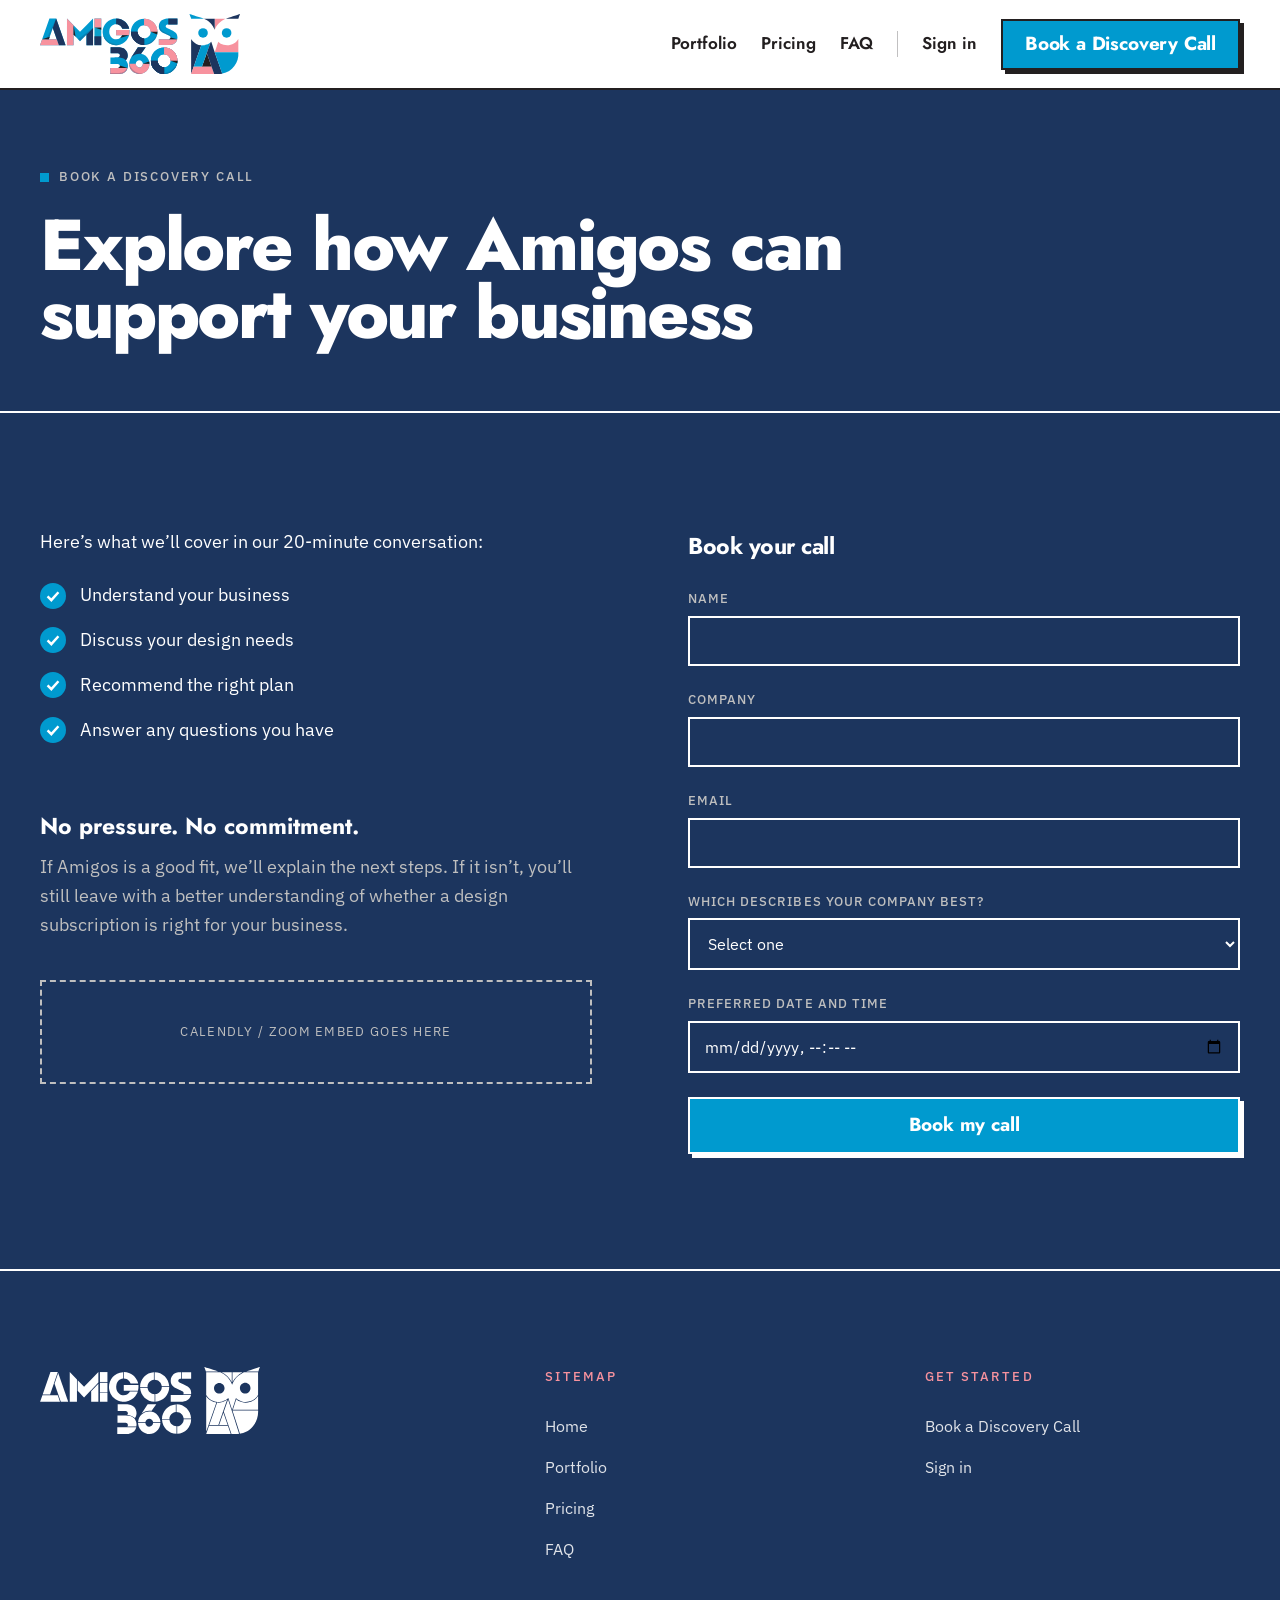
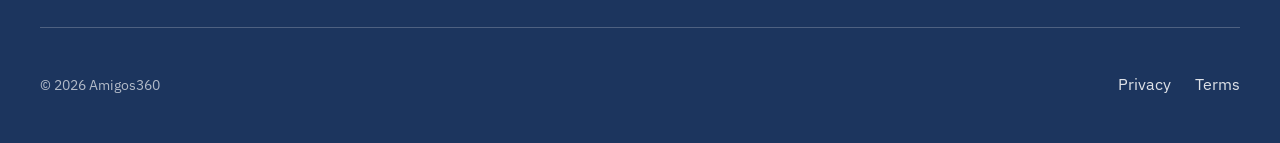
==== commit 4b628c3a: "Make the navbar a light island so the colour lockup has a home The full-colour lockup's white shapes" ====
--- a/book-a-call.html
+++ b/book-a-call.html
@@ -36,9 +36,9 @@
                canvas we step down to the wordmark and then to the symbol. CSS
                shows exactly one at a time. All three are alt="" because the
                link itself carries the accessible name. -->
-          <img class="navbar-logo" src="assets/amigos360-full-logo-reverse-white.svg" alt="">
-          <img class="navbar-wordmark" src="assets/amigos360-wordmark-reverse-white.svg" alt="">
-          <img class="navbar-symbol" src="assets/amigos360-owl-reverse-white.svg" alt="">
+          <img class="navbar-logo" src="assets/amigos360-full-logo-colour.svg" alt="">
+          <img class="navbar-wordmark" src="assets/amigos360-wordmark-colour.svg" alt="">
+          <img class="navbar-symbol" src="assets/amigos360-owl-colour.svg" alt="">
         </a>
 
         <button class="nav-toggle" type="button" aria-expanded="false" aria-controls="nav-menu" aria-label="Open menu">
--- a/css/styles.css
+++ b/css/styles.css
@@ -88,6 +88,12 @@
      hairline inverts to white at low alpha; ink at 16% would be invisible. */
   --rule: 1px solid rgba(255, 255, 255, 0.24);
   --rule-strong: 2px solid var(--fg);
+
+  /* The same two rules for the LIGHT ISLANDS — the navbar and the CTA band,
+     which invert against the dark page. Anything structural inside one of
+     those has to use these, or it draws white on white. */
+  --rule-on-light: 1px solid rgba(35, 31, 32, 0.16);
+  --rule-strong-on-light: 2px solid var(--on-light);
   --border-w: 2px;
   --print-shadow: 4px 4px 0 var(--fg);
   --print-shadow-sm: 3px 3px 0 var(--fg);
@@ -274,13 +280,22 @@
 
 .btn-full { width: 100%; }
 
-/* ===== NAVBAR ===== */
+/* ===== NAVBAR =====
+   A LIGHT ISLAND, like the CTA band. This exists so the full-colour lockup has
+   somewhere to live: its white shapes are knockouts, so it can only sit on a
+   light ground, and §1.4 asks for the primary colour version wherever possible.
+   Without this band the colour lockup would appear nowhere but the favicon.
+
+   Everything structural inside here therefore uses the -on-light rules and
+   --on-light itself. The bar is sticky, so it floats as a light strip over dark
+   content while scrolling — which makes its bottom border load-bearing rather
+   than decorative. */
 .navbar {
   position: sticky;
   top: 0;
   z-index: 100;
-  background-color: var(--ground);
-  border-bottom: var(--rule-strong);
+  background-color: var(--white);
+  border-bottom: var(--rule-strong-on-light);
 }
 
 .navbar-inner {
@@ -314,7 +329,7 @@
   font-family: var(--font-display);
   font-size: 1.0625rem;
   font-weight: 600;
-  color: var(--fg);
+  color: var(--on-light);
   padding-block: 6px;
   border-bottom: 2px solid transparent;
   transition: border-color 0.18s var(--ease);
@@ -326,10 +341,18 @@
 .nav-divider {
   width: 1px;
   height: 26px;
-  background-color: rgba(255, 255, 255, 0.28);
-}
-
-.nav-cta { padding: 13px 22px; }
+  background-color: rgba(35, 31, 32, 0.28);
+}
+
+/* .btn's border and print shadow are white, which disappears on this band.
+   The cerulean fill and white label are untouched — that pair is 3.22:1
+   regardless of ground, so the 19px/700 lock still covers it. */
+.nav-cta {
+  padding: 13px 22px;
+  border-color: var(--on-light);
+  box-shadow: 4px 4px 0 var(--on-light);
+}
+.nav-cta:active { box-shadow: 1px 1px 0 var(--on-light); }
 
 .nav-toggle {
   display: none;
@@ -339,15 +362,15 @@
   width: 48px;
   height: 48px;
   padding: 0 10px;
-  border: var(--border-w) solid var(--fg);
-  background-color: var(--ground);
+  border: var(--border-w) solid var(--on-light);
+  background-color: var(--white);
 }
 
 .nav-toggle-bar {
   display: block;
   height: 2px;
   width: 100%;
-  background-color: var(--fg);
+  background-color: var(--on-light);
   transition: transform 0.2s var(--ease), opacity 0.2s var(--ease);
 }
 
@@ -969,15 +992,15 @@
     align-items: stretch;
     gap: 0;
     padding: var(--s-md) var(--container-pad) var(--s-lg);
-    background-color: var(--ground);
-    border-bottom: var(--rule-strong);
+    background-color: var(--white);
+    border-bottom: var(--rule-strong-on-light);
   }
   .nav-menu-open { display: flex; }
 
   .nav-link {
     font-size: 1.25rem;
     padding-block: 14px;
-    border-bottom: var(--rule);
+    border-bottom: var(--rule-on-light);
   }
   .nav-divider { display: none; }
   .nav-cta { margin-top: var(--s-md); }
